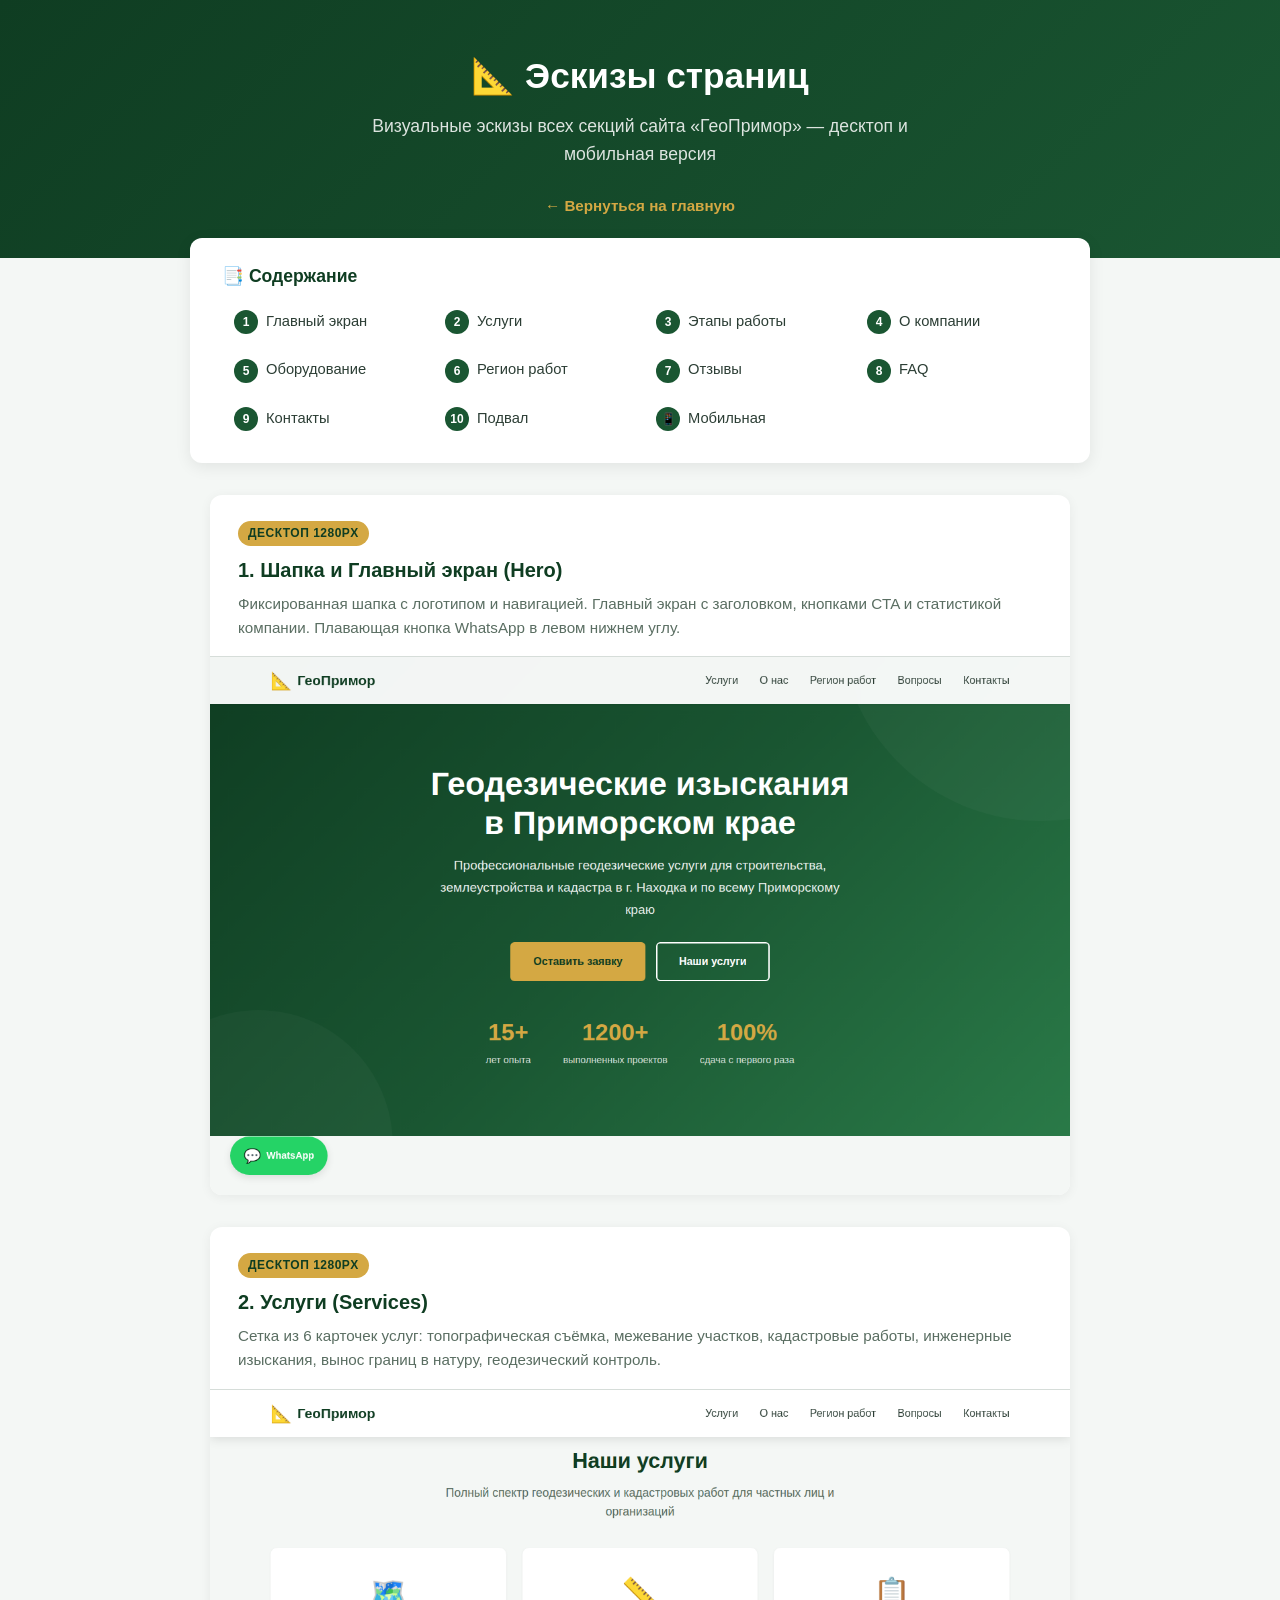
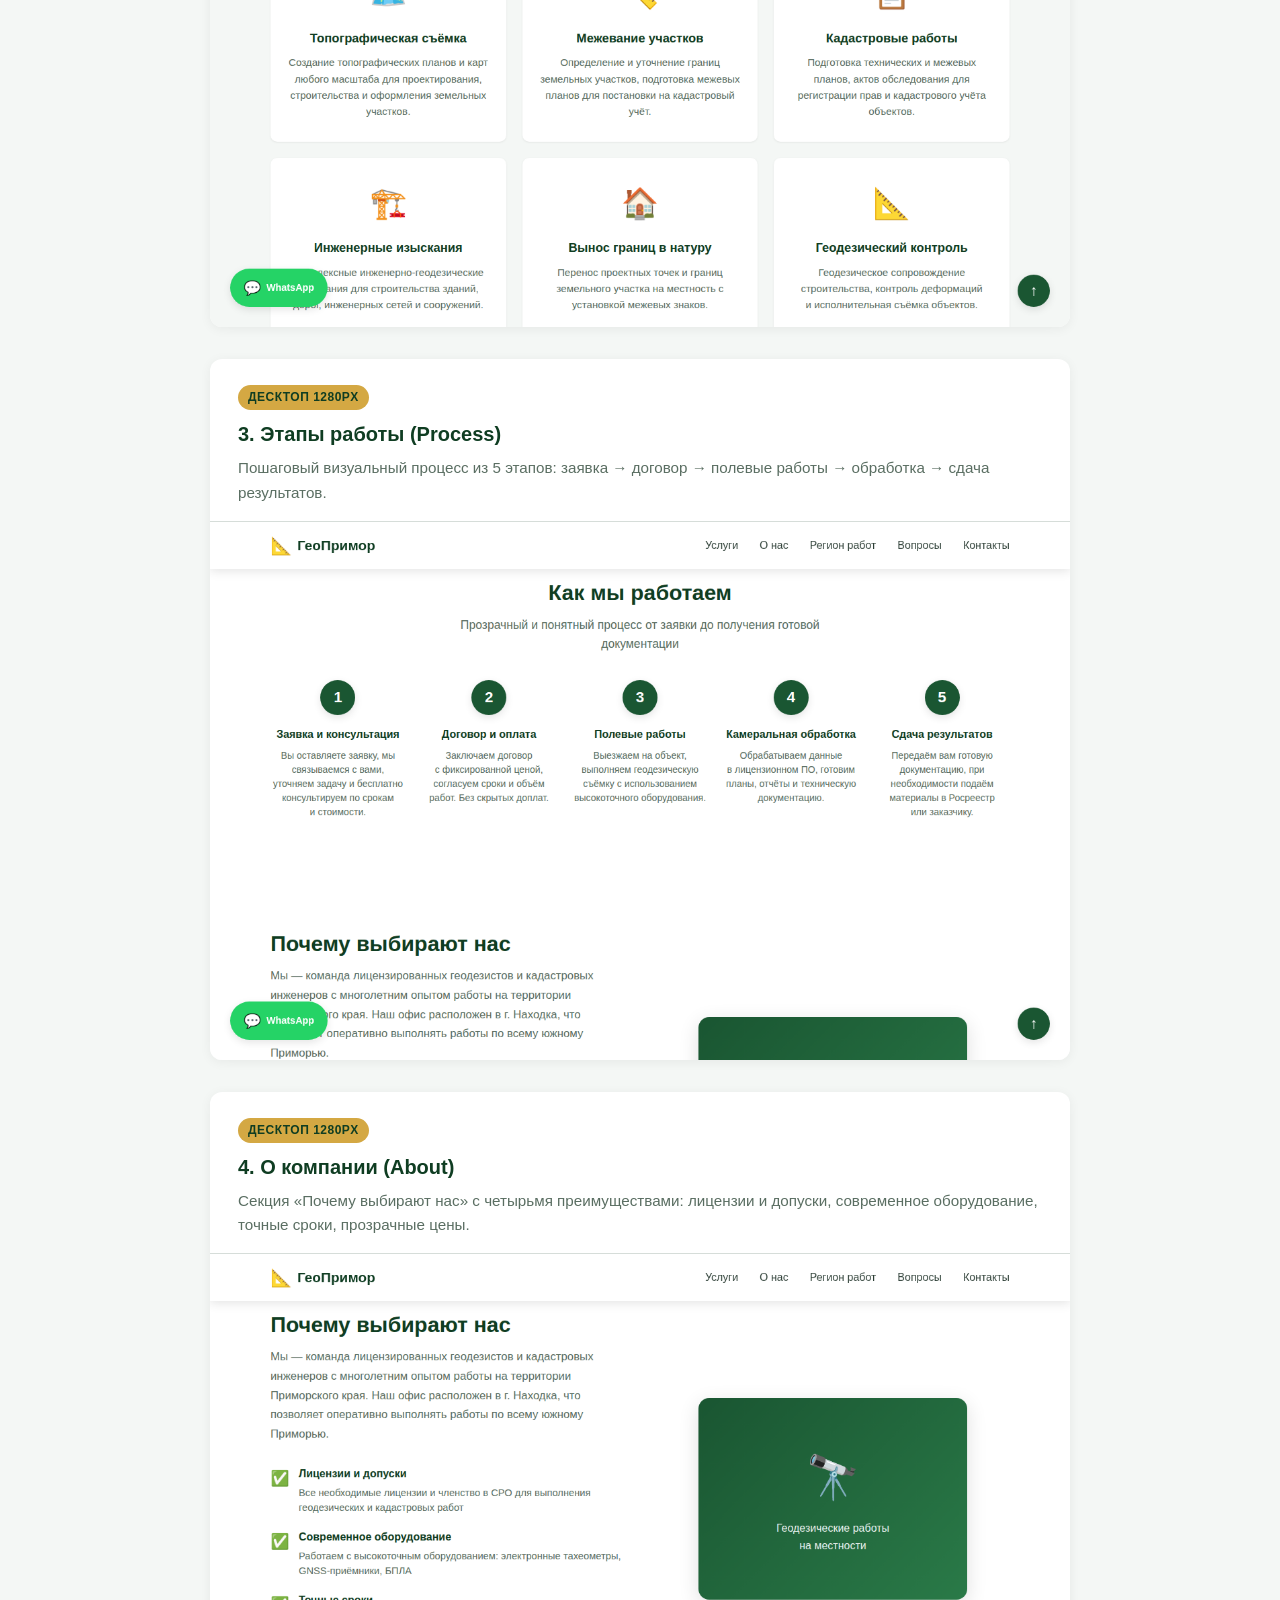
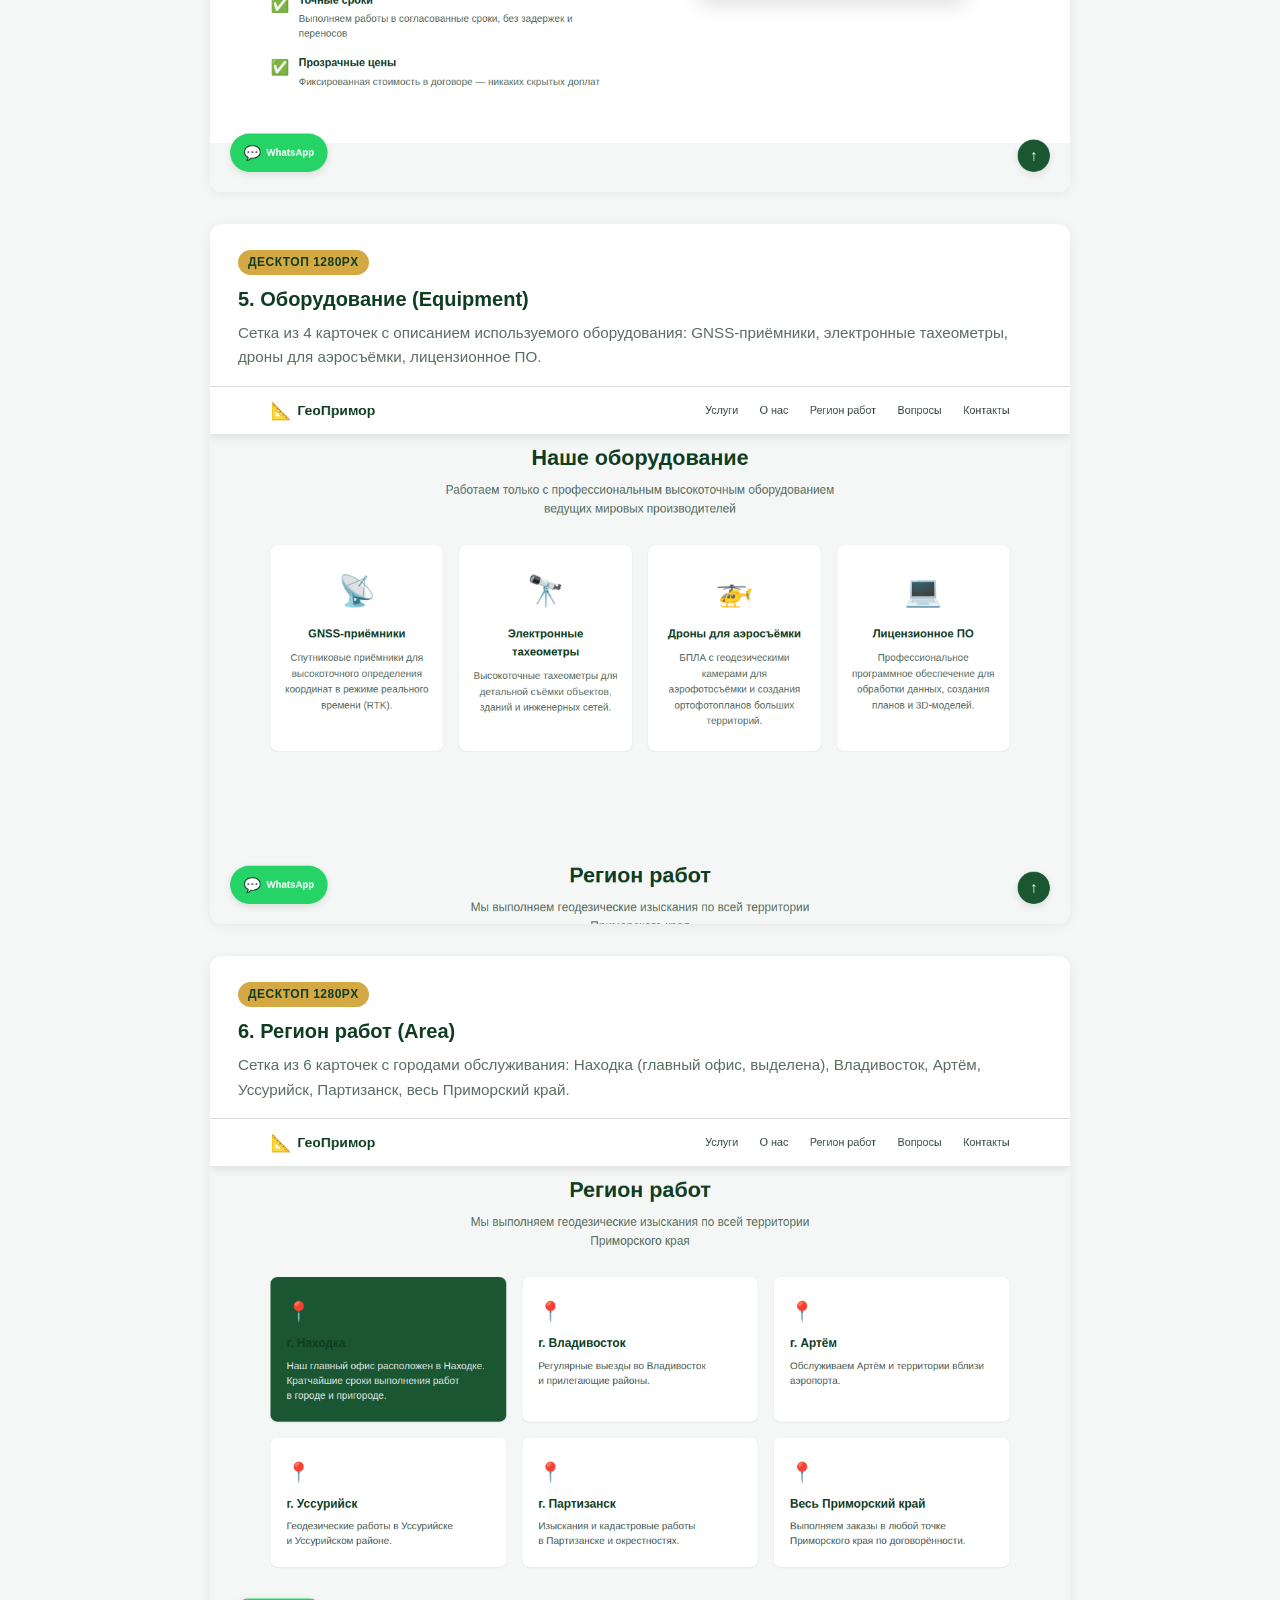
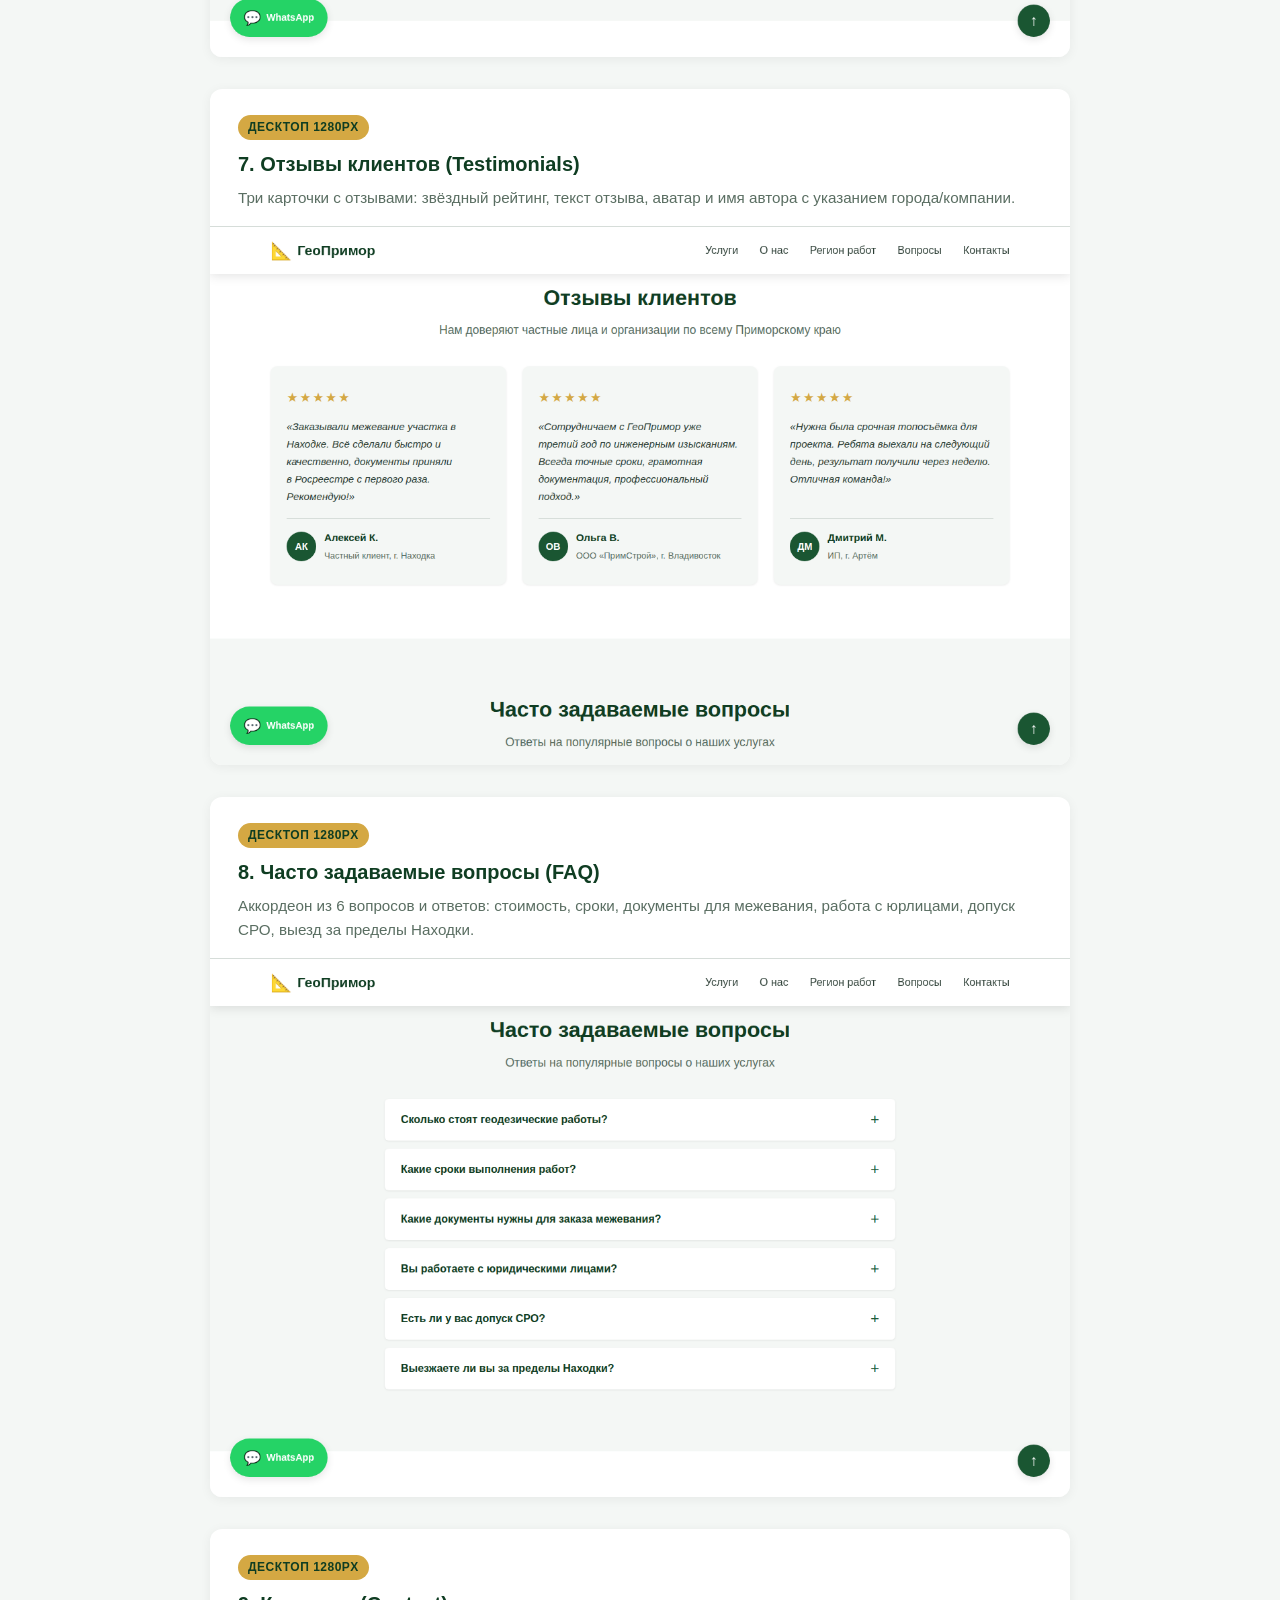
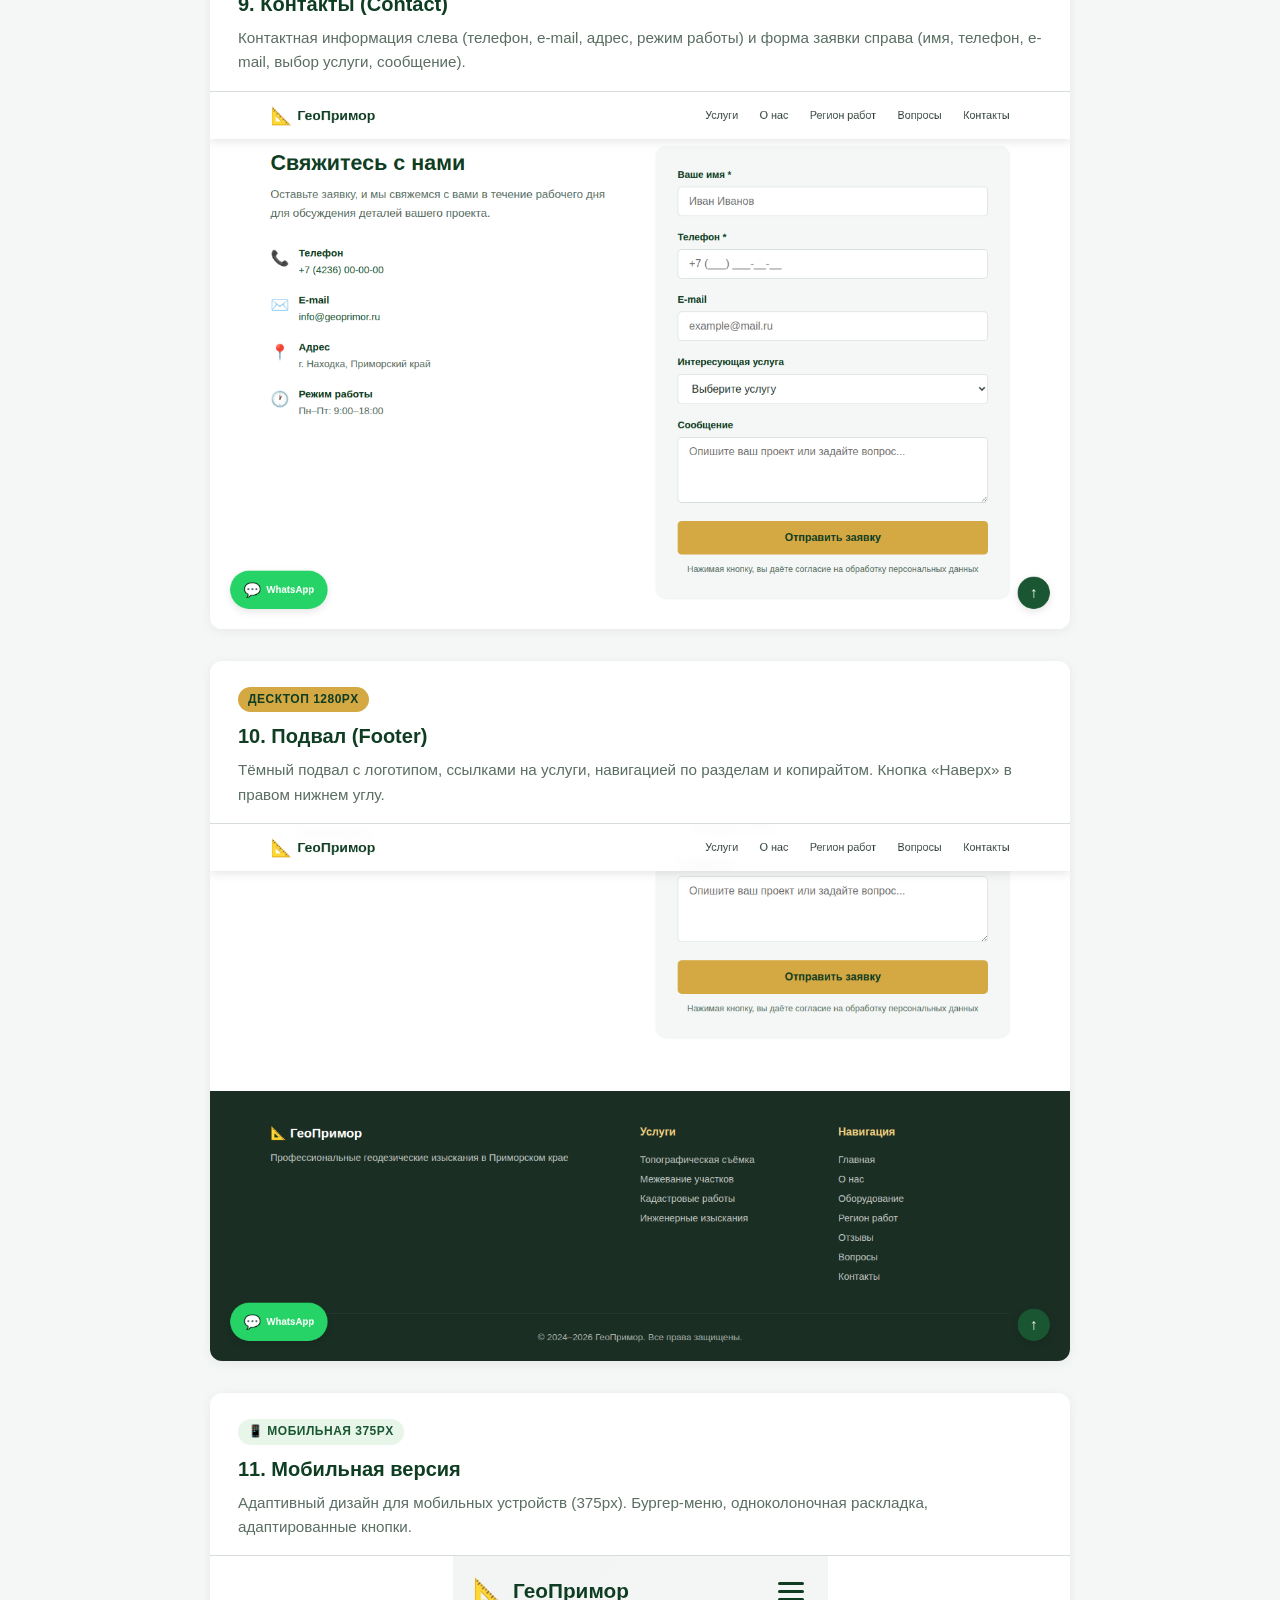
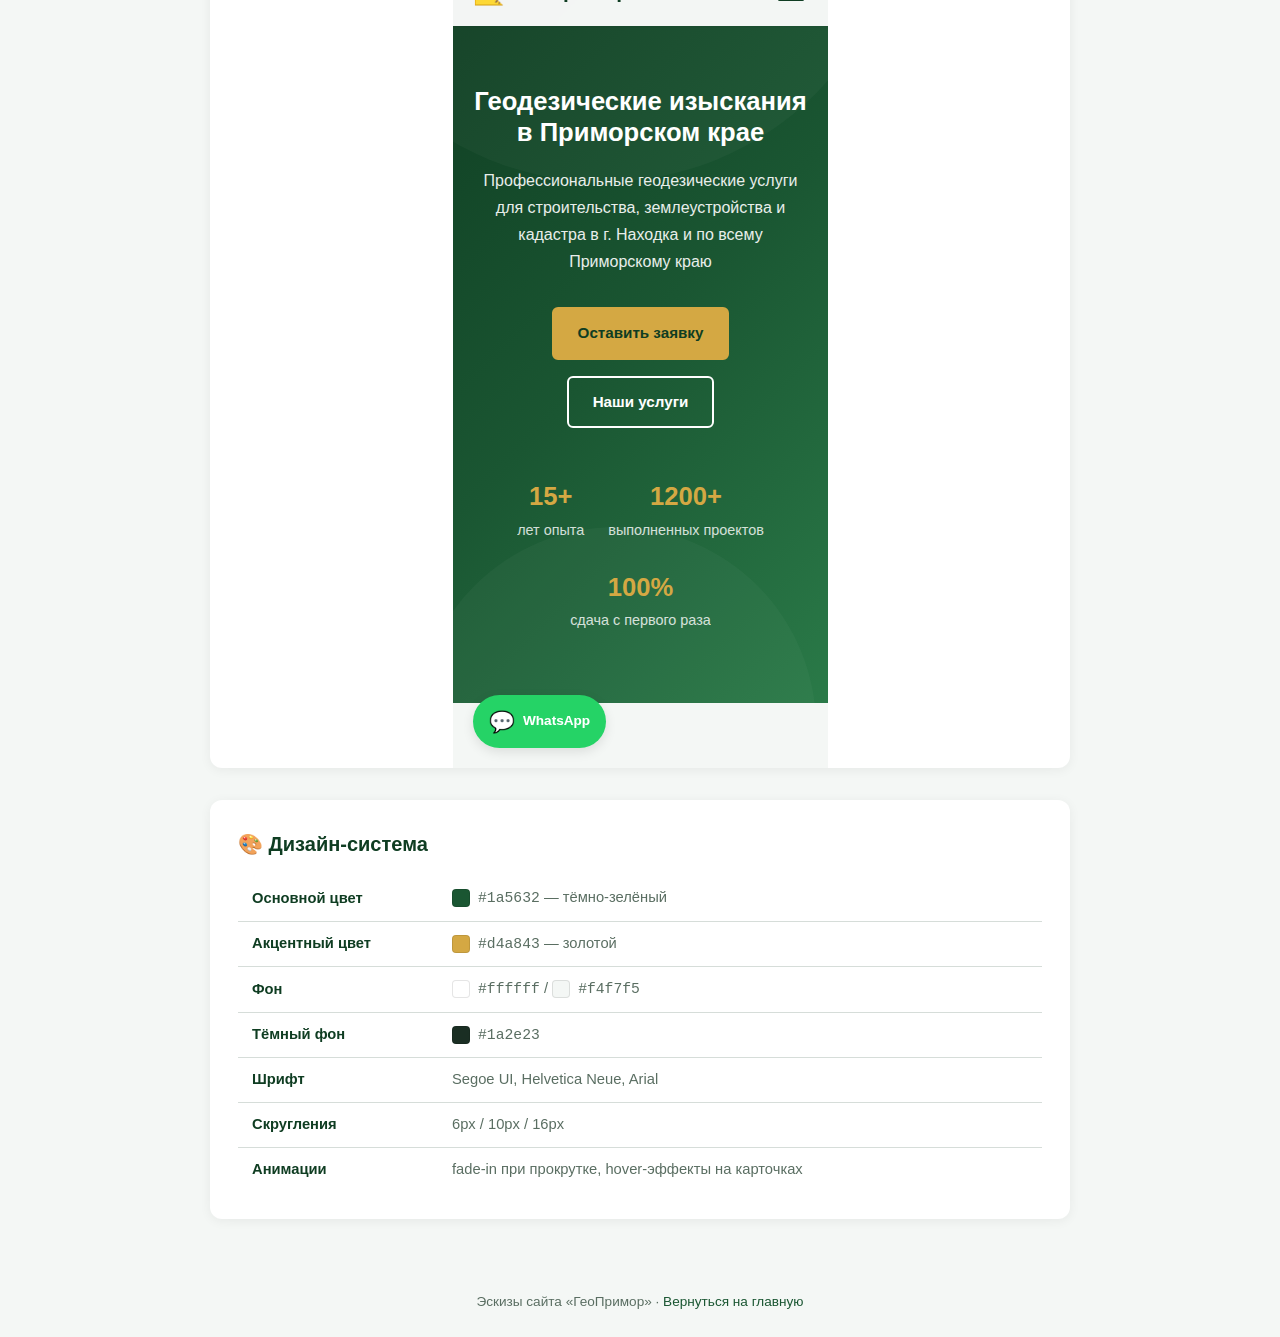
==== sketches.html @ b2ef4856 "Add browsable sketches gallery page (sketches.html) and update README Co-authored-by: bossssmann-ui " ====
<!DOCTYPE html>
<html lang="ru">
<head>
  <meta charset="UTF-8">
  <meta name="viewport" content="width=device-width, initial-scale=1.0">
  <title>Эскизы страниц — ГеоПримор</title>
  <meta name="robots" content="noindex, nofollow">
  <link rel="icon" href="data:image/svg+xml,<svg xmlns='http://www.w3.org/2000/svg' viewBox='0 0 100 100'><text y='.9em' font-size='90'>📐</text></svg>">
  <style>
    *,
    *::before,
    *::after {
      margin: 0;
      padding: 0;
      box-sizing: border-box;
    }

    :root {
      --color-primary: #1a5632;
      --color-primary-dark: #0f3d22;
      --color-accent: #d4a843;
      --color-bg: #ffffff;
      --color-bg-alt: #f4f7f5;
      --color-text: #2c3e35;
      --color-text-light: #5a6e62;
      --color-border: #d6ddd9;
      --font-main: 'Segoe UI', 'Helvetica Neue', Arial, sans-serif;
    }

    html {
      scroll-behavior: smooth;
      font-size: 16px;
    }

    body {
      font-family: var(--font-main);
      color: var(--color-text);
      background: var(--color-bg-alt);
      line-height: 1.6;
    }

    a {
      color: var(--color-primary);
      text-decoration: none;
    }

    a:hover {
      text-decoration: underline;
    }

    /* --- Header --- */
    .page-header {
      background: linear-gradient(135deg, var(--color-primary-dark), var(--color-primary));
      color: #fff;
      padding: 48px 20px 40px;
      text-align: center;
    }

    .page-header h1 {
      font-size: 2.2rem;
      font-weight: 800;
      margin-bottom: 8px;
    }

    .page-header p {
      font-size: 1.1rem;
      opacity: 0.85;
      max-width: 600px;
      margin: 0 auto 24px;
    }

    .back-link {
      display: inline-block;
      color: var(--color-accent);
      font-weight: 600;
      font-size: 0.95rem;
    }

    .back-link:hover {
      color: #fff;
      text-decoration: none;
    }

    /* --- Nav --- */
    .toc {
      max-width: 900px;
      margin: -20px auto 0;
      background: var(--color-bg);
      border-radius: 12px;
      padding: 24px 32px;
      box-shadow: 0 4px 16px rgba(0, 0, 0, 0.08);
      position: relative;
      z-index: 1;
    }

    .toc h2 {
      font-size: 1.1rem;
      font-weight: 700;
      color: var(--color-primary-dark);
      margin-bottom: 12px;
    }

    .toc-grid {
      display: grid;
      grid-template-columns: repeat(auto-fill, minmax(200px, 1fr));
      gap: 8px;
    }

    .toc-grid a {
      display: block;
      padding: 8px 12px;
      border-radius: 6px;
      font-size: 0.92rem;
      color: var(--color-text);
      transition: background 0.2s;
    }

    .toc-grid a:hover {
      background: var(--color-bg-alt);
      text-decoration: none;
      color: var(--color-primary);
    }

    .toc-grid a .num {
      display: inline-block;
      width: 24px;
      height: 24px;
      line-height: 24px;
      text-align: center;
      border-radius: 50%;
      background: var(--color-primary);
      color: #fff;
      font-size: 0.75rem;
      font-weight: 700;
      margin-right: 8px;
      vertical-align: middle;
    }

    /* --- Section --- */
    .sketch-section {
      max-width: 900px;
      margin: 32px auto;
      padding: 0 20px;
    }

    .sketch-card {
      background: var(--color-bg);
      border-radius: 12px;
      overflow: hidden;
      box-shadow: 0 2px 12px rgba(0, 0, 0, 0.06);
      margin-bottom: 32px;
      scroll-margin-top: 24px;
    }

    .sketch-card__header {
      padding: 24px 28px 16px;
      border-bottom: 1px solid var(--color-border);
    }

    .sketch-card__header h3 {
      font-size: 1.25rem;
      font-weight: 700;
      color: var(--color-primary-dark);
      margin-bottom: 6px;
    }

    .sketch-card__header p {
      font-size: 0.95rem;
      color: var(--color-text-light);
      line-height: 1.6;
    }

    .sketch-card__image {
      display: block;
      width: 100%;
      cursor: zoom-in;
      transition: transform 0.3s ease;
    }

    .sketch-card__image:hover {
      transform: scale(1.01);
    }

    .sketch-card__badge {
      display: inline-block;
      background: var(--color-accent);
      color: var(--color-primary-dark);
      font-size: 0.75rem;
      font-weight: 700;
      padding: 3px 10px;
      border-radius: 20px;
      margin-bottom: 8px;
      text-transform: uppercase;
      letter-spacing: 0.5px;
    }

    .sketch-card__badge--mobile {
      background: #e8f5e9;
      color: var(--color-primary);
    }

    .sketch-card__image--mobile {
      max-width: 375px;
      margin: 0 auto;
      display: block;
    }

    /* --- Design system table --- */
    .design-table {
      max-width: 900px;
      margin: 32px auto 48px;
      padding: 0 20px;
    }

    .design-table__card {
      background: var(--color-bg);
      border-radius: 12px;
      padding: 28px;
      box-shadow: 0 2px 12px rgba(0, 0, 0, 0.06);
    }

    .design-table__card h2 {
      font-size: 1.25rem;
      font-weight: 700;
      color: var(--color-primary-dark);
      margin-bottom: 16px;
    }

    .design-table__card table {
      width: 100%;
      border-collapse: collapse;
    }

    .design-table__card th,
    .design-table__card td {
      padding: 10px 14px;
      text-align: left;
      font-size: 0.92rem;
      border-bottom: 1px solid var(--color-border);
    }

    .design-table__card th {
      font-weight: 600;
      color: var(--color-primary-dark);
      width: 200px;
    }

    .design-table__card td {
      color: var(--color-text-light);
    }

    .design-table__card tr:last-child th,
    .design-table__card tr:last-child td {
      border-bottom: none;
    }

    .color-swatch {
      display: inline-block;
      width: 18px;
      height: 18px;
      border-radius: 4px;
      vertical-align: middle;
      margin-right: 8px;
      border: 1px solid rgba(0, 0, 0, 0.1);
    }

    /* --- Footer --- */
    .page-footer {
      text-align: center;
      padding: 24px;
      font-size: 0.85rem;
      color: var(--color-text-light);
    }

    /* --- Lightbox --- */
    .lightbox {
      display: none;
      position: fixed;
      inset: 0;
      background: rgba(0, 0, 0, 0.85);
      z-index: 9999;
      justify-content: center;
      align-items: center;
      cursor: zoom-out;
    }

    .lightbox.active {
      display: flex;
    }

    .lightbox img {
      max-width: 95vw;
      max-height: 95vh;
      border-radius: 8px;
      box-shadow: 0 8px 40px rgba(0, 0, 0, 0.4);
    }

    /* --- Responsive --- */
    @media (max-width: 600px) {
      .page-header h1 {
        font-size: 1.6rem;
      }

      .toc {
        padding: 16px 20px;
      }

      .toc-grid {
        grid-template-columns: 1fr;
      }

      .sketch-card__header {
        padding: 20px 20px 14px;
      }

      .design-table__card {
        padding: 20px;
        overflow-x: auto;
      }

      .design-table__card th {
        width: 140px;
      }
    }
  </style>
</head>
<body>

  <!-- Header -->
  <header class="page-header">
    <h1>📐 Эскизы страниц</h1>
    <p>Визуальные эскизы всех секций сайта «ГеоПримор» — десктоп и мобильная версия</p>
    <a href="index.html" class="back-link">← Вернуться на главную</a>
  </header>

  <!-- Table of Contents -->
  <nav class="toc">
    <h2>📑 Содержание</h2>
    <div class="toc-grid">
      <a href="#hero"><span class="num">1</span>Главный экран</a>
      <a href="#services"><span class="num">2</span>Услуги</a>
      <a href="#process"><span class="num">3</span>Этапы работы</a>
      <a href="#about"><span class="num">4</span>О компании</a>
      <a href="#equipment"><span class="num">5</span>Оборудование</a>
      <a href="#area"><span class="num">6</span>Регион работ</a>
      <a href="#testimonials"><span class="num">7</span>Отзывы</a>
      <a href="#faq"><span class="num">8</span>FAQ</a>
      <a href="#contact"><span class="num">9</span>Контакты</a>
      <a href="#footer"><span class="num">10</span>Подвал</a>
      <a href="#mobile"><span class="num">📱</span>Мобильная</a>
    </div>
  </nav>

  <!-- Sections -->
  <main class="sketch-section">

    <!-- 1. Hero -->
    <article class="sketch-card" id="hero">
      <div class="sketch-card__header">
        <span class="sketch-card__badge">Десктоп 1280px</span>
        <h3>1. Шапка и Главный экран (Hero)</h3>
        <p>Фиксированная шапка с логотипом и навигацией. Главный экран с заголовком, кнопками CTA и статистикой компании. Плавающая кнопка WhatsApp в левом нижнем углу.</p>
      </div>
      <img class="sketch-card__image" src="screenshots/01-hero.png" alt="Шапка и главный экран" loading="lazy">
    </article>

    <!-- 2. Services -->
    <article class="sketch-card" id="services">
      <div class="sketch-card__header">
        <span class="sketch-card__badge">Десктоп 1280px</span>
        <h3>2. Услуги (Services)</h3>
        <p>Сетка из 6 карточек услуг: топографическая съёмка, межевание участков, кадастровые работы, инженерные изыскания, вынос границ в натуру, геодезический контроль.</p>
      </div>
      <img class="sketch-card__image" src="screenshots/02-services.png" alt="Услуги" loading="lazy">
    </article>

    <!-- 3. Process -->
    <article class="sketch-card" id="process">
      <div class="sketch-card__header">
        <span class="sketch-card__badge">Десктоп 1280px</span>
        <h3>3. Этапы работы (Process)</h3>
        <p>Пошаговый визуальный процесс из 5 этапов: заявка → договор → полевые работы → обработка → сдача результатов.</p>
      </div>
      <img class="sketch-card__image" src="screenshots/03-process.png" alt="Этапы работы" loading="lazy">
    </article>

    <!-- 4. About -->
    <article class="sketch-card" id="about">
      <div class="sketch-card__header">
        <span class="sketch-card__badge">Десктоп 1280px</span>
        <h3>4. О компании (About)</h3>
        <p>Секция «Почему выбирают нас» с четырьмя преимуществами: лицензии и допуски, современное оборудование, точные сроки, прозрачные цены.</p>
      </div>
      <img class="sketch-card__image" src="screenshots/04-about.png" alt="О компании" loading="lazy">
    </article>

    <!-- 5. Equipment -->
    <article class="sketch-card" id="equipment">
      <div class="sketch-card__header">
        <span class="sketch-card__badge">Десктоп 1280px</span>
        <h3>5. Оборудование (Equipment)</h3>
        <p>Сетка из 4 карточек с описанием используемого оборудования: GNSS-приёмники, электронные тахеометры, дроны для аэросъёмки, лицензионное ПО.</p>
      </div>
      <img class="sketch-card__image" src="screenshots/05-equipment.png" alt="Оборудование" loading="lazy">
    </article>

    <!-- 6. Area -->
    <article class="sketch-card" id="area">
      <div class="sketch-card__header">
        <span class="sketch-card__badge">Десктоп 1280px</span>
        <h3>6. Регион работ (Area)</h3>
        <p>Сетка из 6 карточек с городами обслуживания: Находка (главный офис, выделена), Владивосток, Артём, Уссурийск, Партизанск, весь Приморский край.</p>
      </div>
      <img class="sketch-card__image" src="screenshots/06-area.png" alt="Регион работ" loading="lazy">
    </article>

    <!-- 7. Testimonials -->
    <article class="sketch-card" id="testimonials">
      <div class="sketch-card__header">
        <span class="sketch-card__badge">Десктоп 1280px</span>
        <h3>7. Отзывы клиентов (Testimonials)</h3>
        <p>Три карточки с отзывами: звёздный рейтинг, текст отзыва, аватар и имя автора с указанием города/компании.</p>
      </div>
      <img class="sketch-card__image" src="screenshots/07-testimonials.png" alt="Отзывы клиентов" loading="lazy">
    </article>

    <!-- 8. FAQ -->
    <article class="sketch-card" id="faq">
      <div class="sketch-card__header">
        <span class="sketch-card__badge">Десктоп 1280px</span>
        <h3>8. Часто задаваемые вопросы (FAQ)</h3>
        <p>Аккордеон из 6 вопросов и ответов: стоимость, сроки, документы для межевания, работа с юрлицами, допуск СРО, выезд за пределы Находки.</p>
      </div>
      <img class="sketch-card__image" src="screenshots/08-faq.png" alt="FAQ" loading="lazy">
    </article>

    <!-- 9. Contact -->
    <article class="sketch-card" id="contact">
      <div class="sketch-card__header">
        <span class="sketch-card__badge">Десктоп 1280px</span>
        <h3>9. Контакты (Contact)</h3>
        <p>Контактная информация слева (телефон, e-mail, адрес, режим работы) и форма заявки справа (имя, телефон, e-mail, выбор услуги, сообщение).</p>
      </div>
      <img class="sketch-card__image" src="screenshots/09-contact.png" alt="Контакты" loading="lazy">
    </article>

    <!-- 10. Footer -->
    <article class="sketch-card" id="footer">
      <div class="sketch-card__header">
        <span class="sketch-card__badge">Десктоп 1280px</span>
        <h3>10. Подвал (Footer)</h3>
        <p>Тёмный подвал с логотипом, ссылками на услуги, навигацией по разделам и копирайтом. Кнопка «Наверх» в правом нижнем углу.</p>
      </div>
      <img class="sketch-card__image" src="screenshots/10-footer.png" alt="Подвал" loading="lazy">
    </article>

    <!-- 11. Mobile -->
    <article class="sketch-card" id="mobile">
      <div class="sketch-card__header">
        <span class="sketch-card__badge sketch-card__badge--mobile">📱 Мобильная 375px</span>
        <h3>11. Мобильная версия</h3>
        <p>Адаптивный дизайн для мобильных устройств (375px). Бургер-меню, одноколоночная раскладка, адаптированные кнопки.</p>
      </div>
      <img class="sketch-card__image sketch-card__image--mobile" src="screenshots/11-mobile-hero.png" alt="Мобильная версия" loading="lazy">
    </article>

  </main>

  <!-- Design System -->
  <div class="design-table">
    <div class="design-table__card">
      <h2>🎨 Дизайн-система</h2>
      <table>
        <tr>
          <th>Основной цвет</th>
          <td><span class="color-swatch" style="background:#1a5632"></span><code>#1a5632</code> — тёмно-зелёный</td>
        </tr>
        <tr>
          <th>Акцентный цвет</th>
          <td><span class="color-swatch" style="background:#d4a843"></span><code>#d4a843</code> — золотой</td>
        </tr>
        <tr>
          <th>Фон</th>
          <td><span class="color-swatch" style="background:#ffffff"></span><code>#ffffff</code> / <span class="color-swatch" style="background:#f4f7f5"></span><code>#f4f7f5</code></td>
        </tr>
        <tr>
          <th>Тёмный фон</th>
          <td><span class="color-swatch" style="background:#1a2e23"></span><code>#1a2e23</code></td>
        </tr>
        <tr>
          <th>Шрифт</th>
          <td>Segoe UI, Helvetica Neue, Arial</td>
        </tr>
        <tr>
          <th>Скругления</th>
          <td>6px / 10px / 16px</td>
        </tr>
        <tr>
          <th>Анимации</th>
          <td>fade-in при прокрутке, hover-эффекты на карточках</td>
        </tr>
      </table>
    </div>
  </div>

  <!-- Footer -->
  <footer class="page-footer">
    <p>Эскизы сайта «ГеоПримор» · <a href="index.html">Вернуться на главную</a></p>
  </footer>

  <!-- Lightbox -->
  <div class="lightbox" id="lightbox">
    <img src="" alt="Увеличенный эскиз">
  </div>

  <script>
    // Lightbox functionality
    var lightbox = document.getElementById('lightbox');
    var lightboxImg = lightbox.querySelector('img');
    var lastFocusedElement = null;

    document.querySelectorAll('.sketch-card__image').forEach(function (img) {
      img.addEventListener('click', function () {
        lastFocusedElement = img;
        lightboxImg.src = img.src;
        lightboxImg.alt = img.alt;
        lightbox.classList.add('active');
      });
    });

    function closeLightbox() {
      lightbox.classList.remove('active');
      lightboxImg.src = '';
      if (lastFocusedElement) {
        lastFocusedElement.focus();
        lastFocusedElement = null;
      }
    }

    lightbox.addEventListener('click', closeLightbox);

    document.addEventListener('keydown', function (e) {
      if (e.key === 'Escape' && lightbox.classList.contains('active')) {
        closeLightbox();
      }
    });
  </script>
</body>
</html>
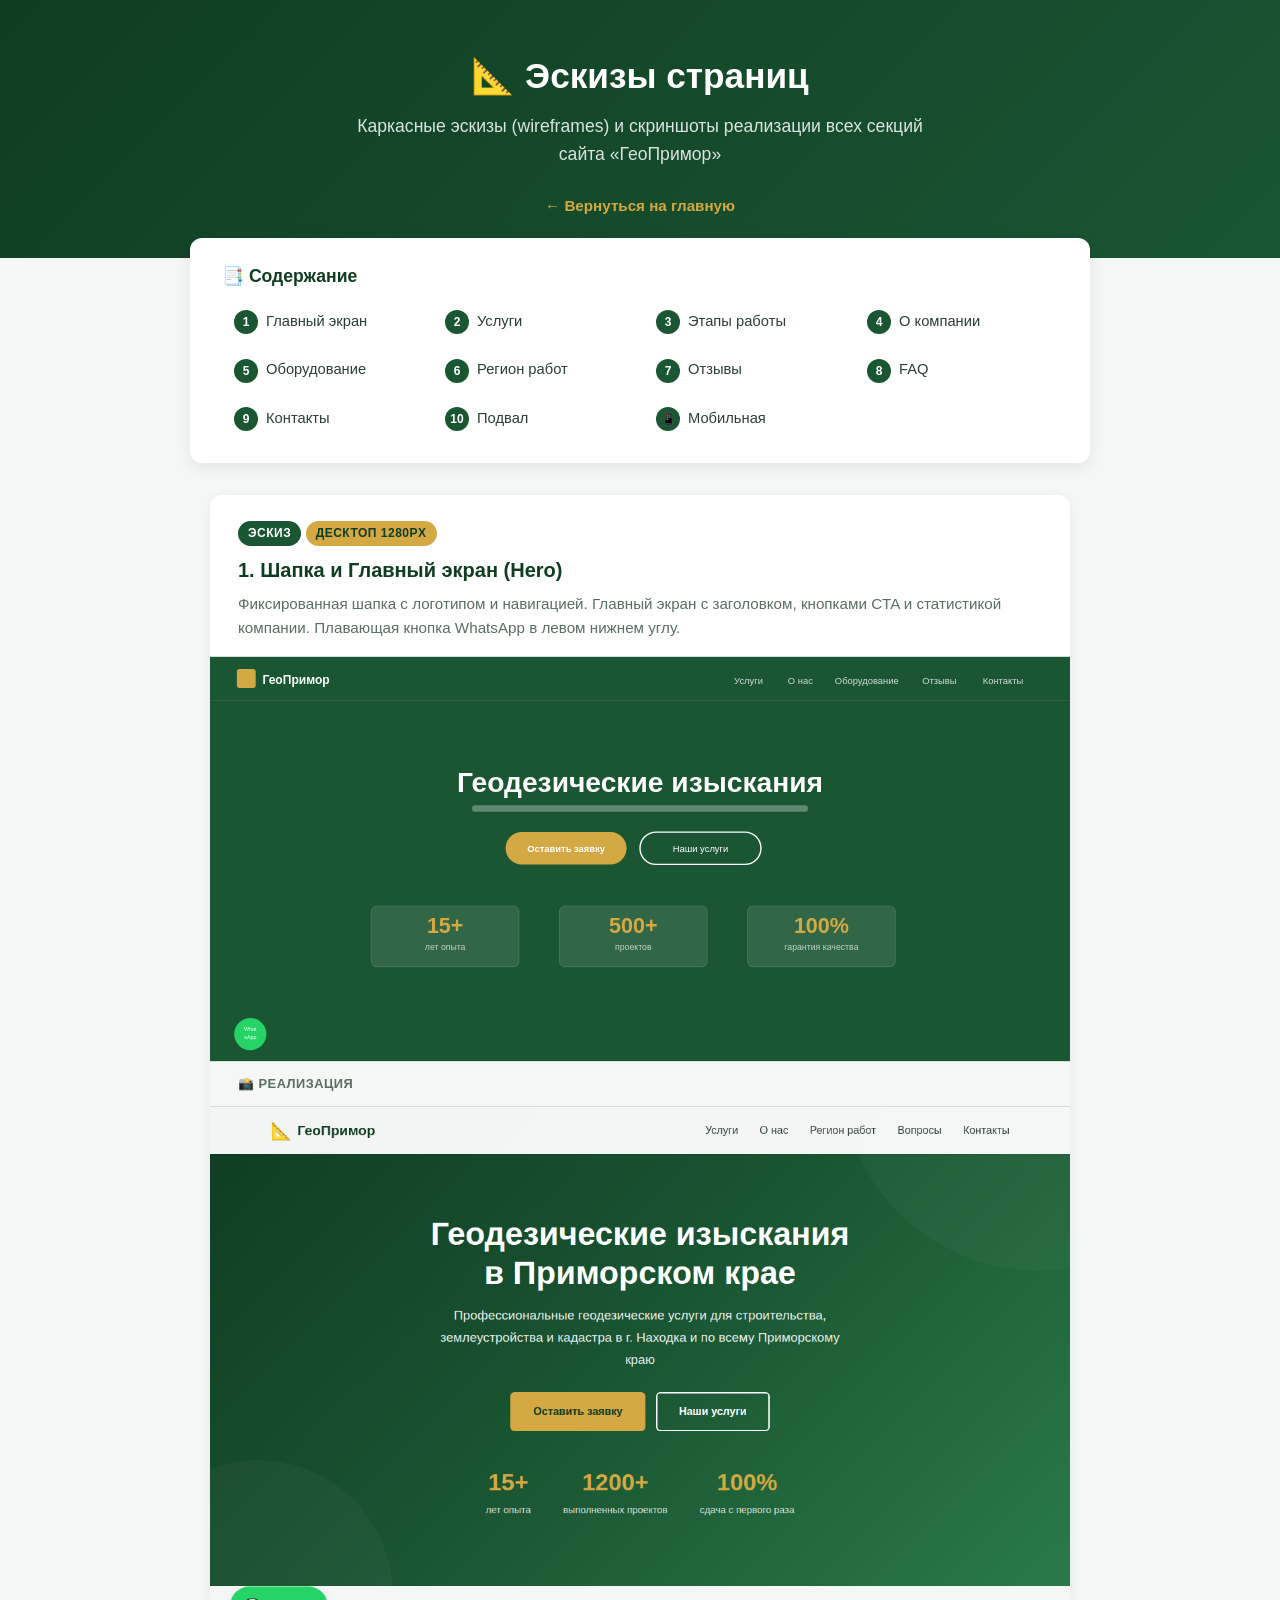
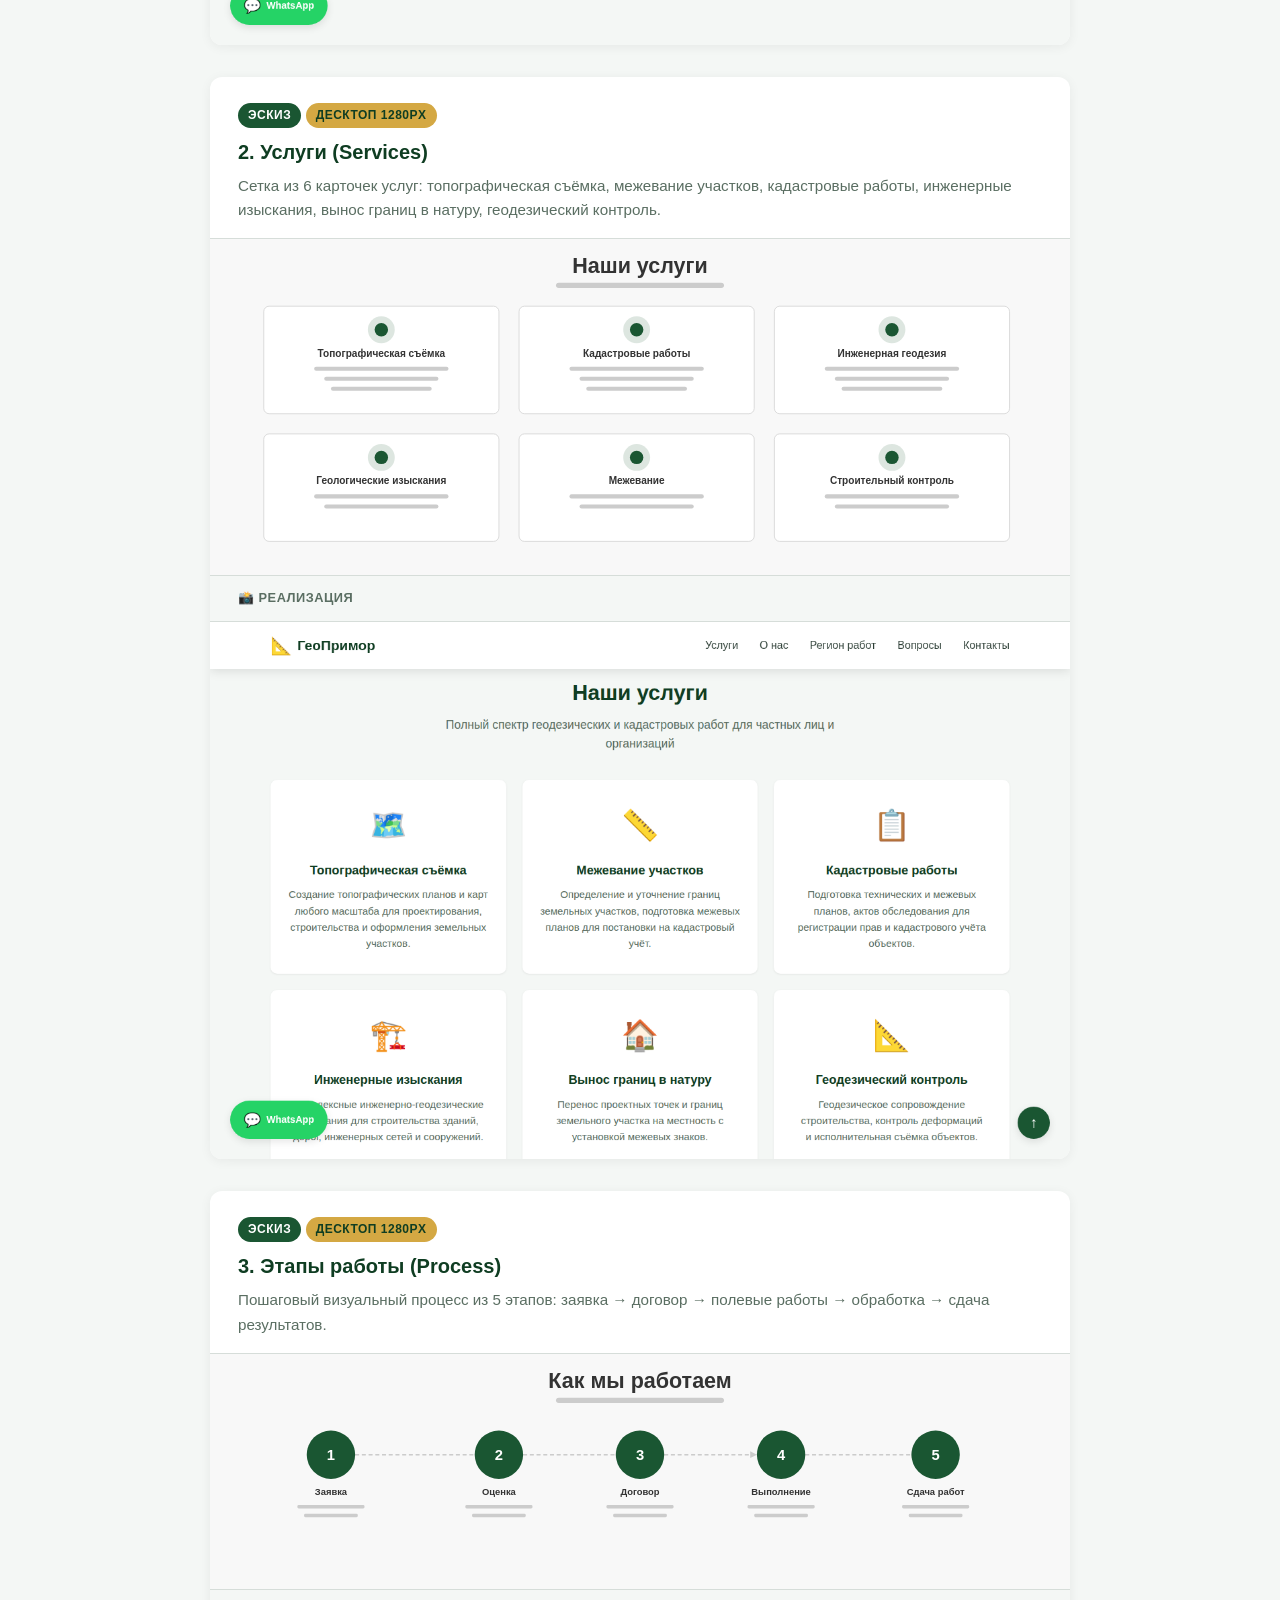
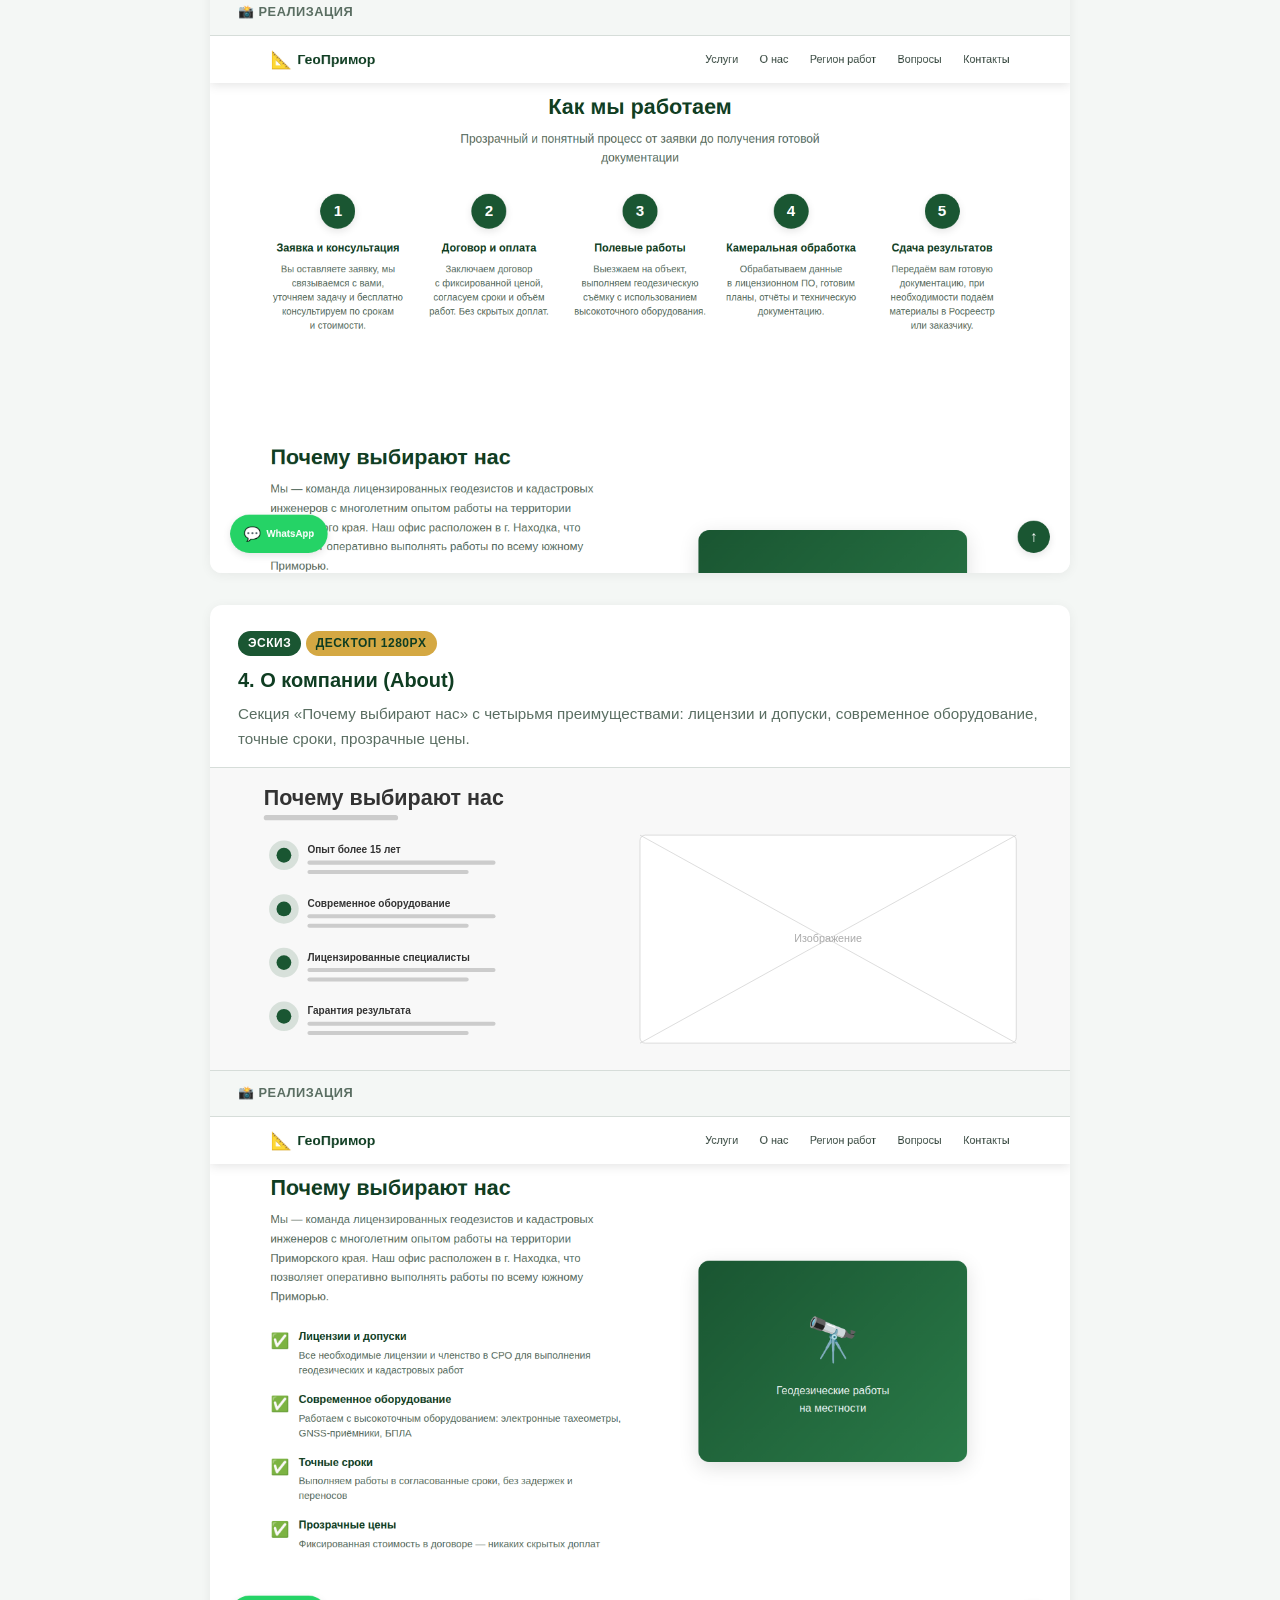
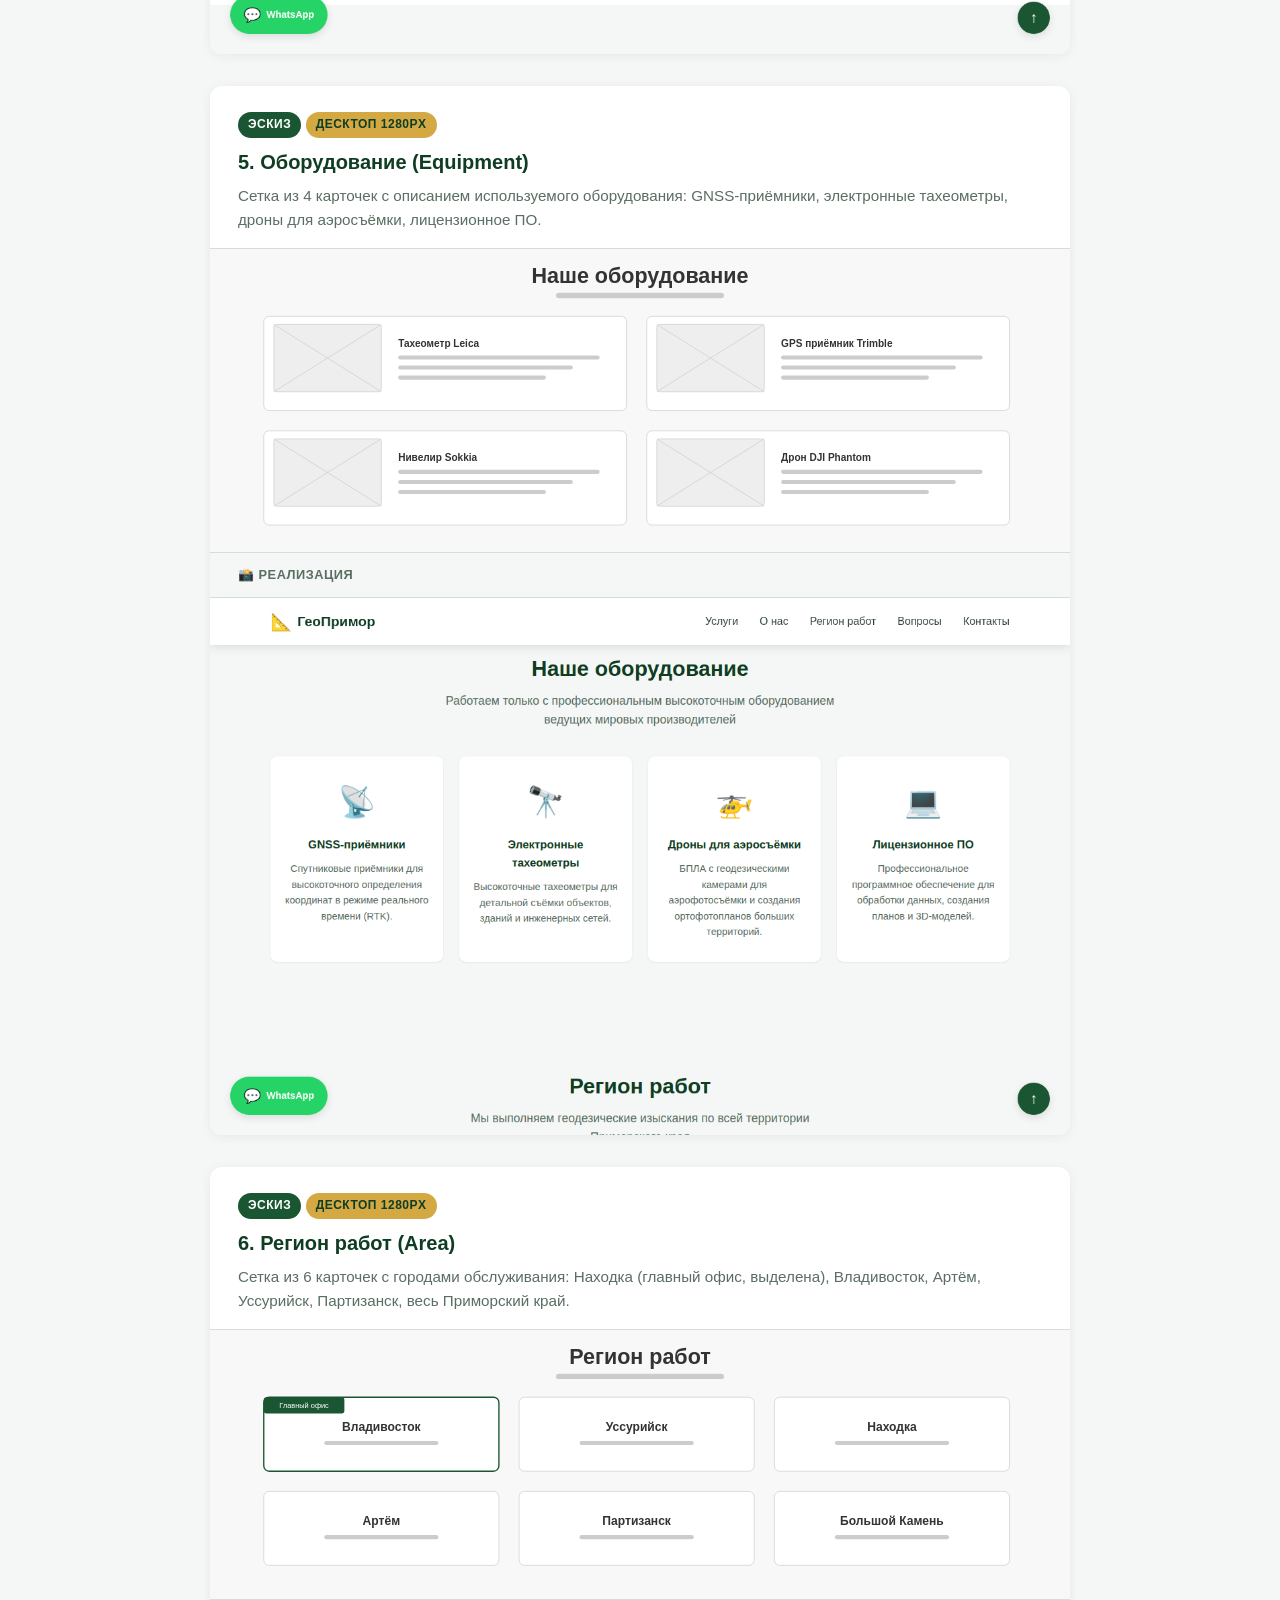
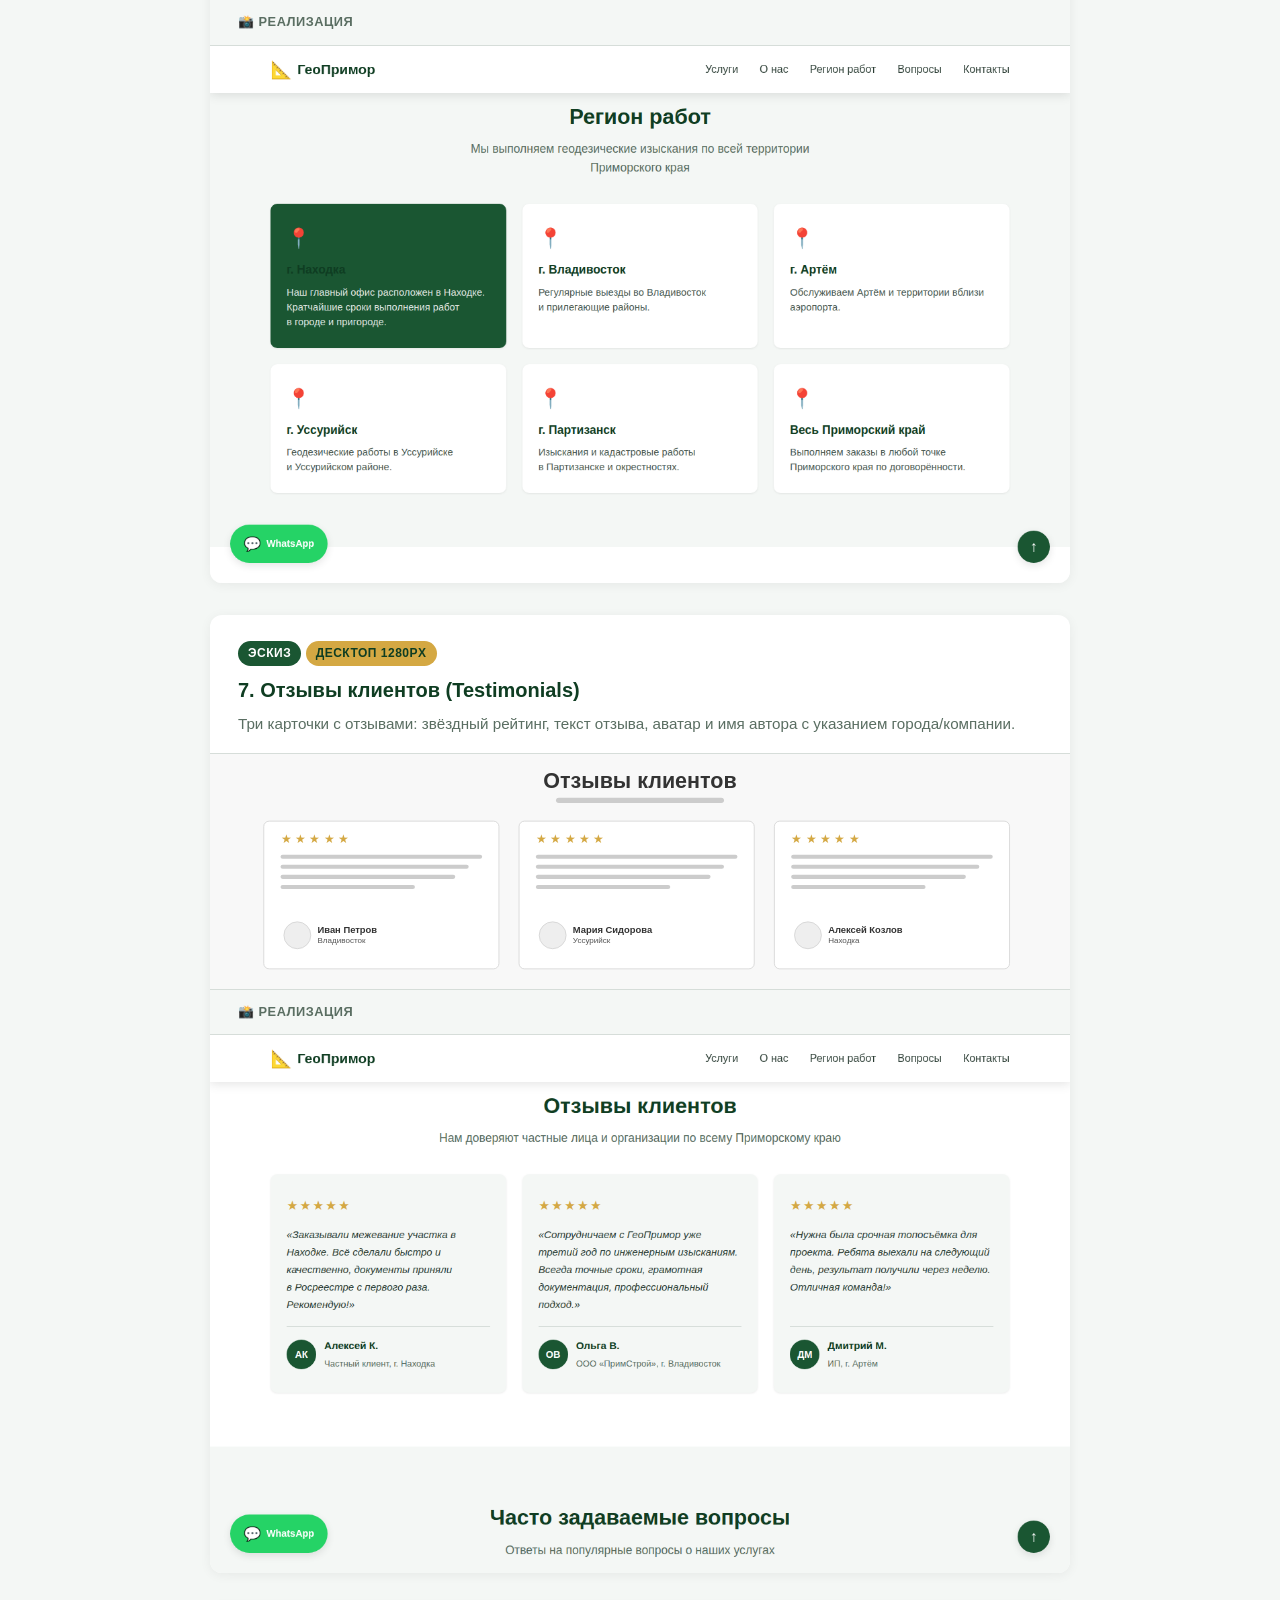
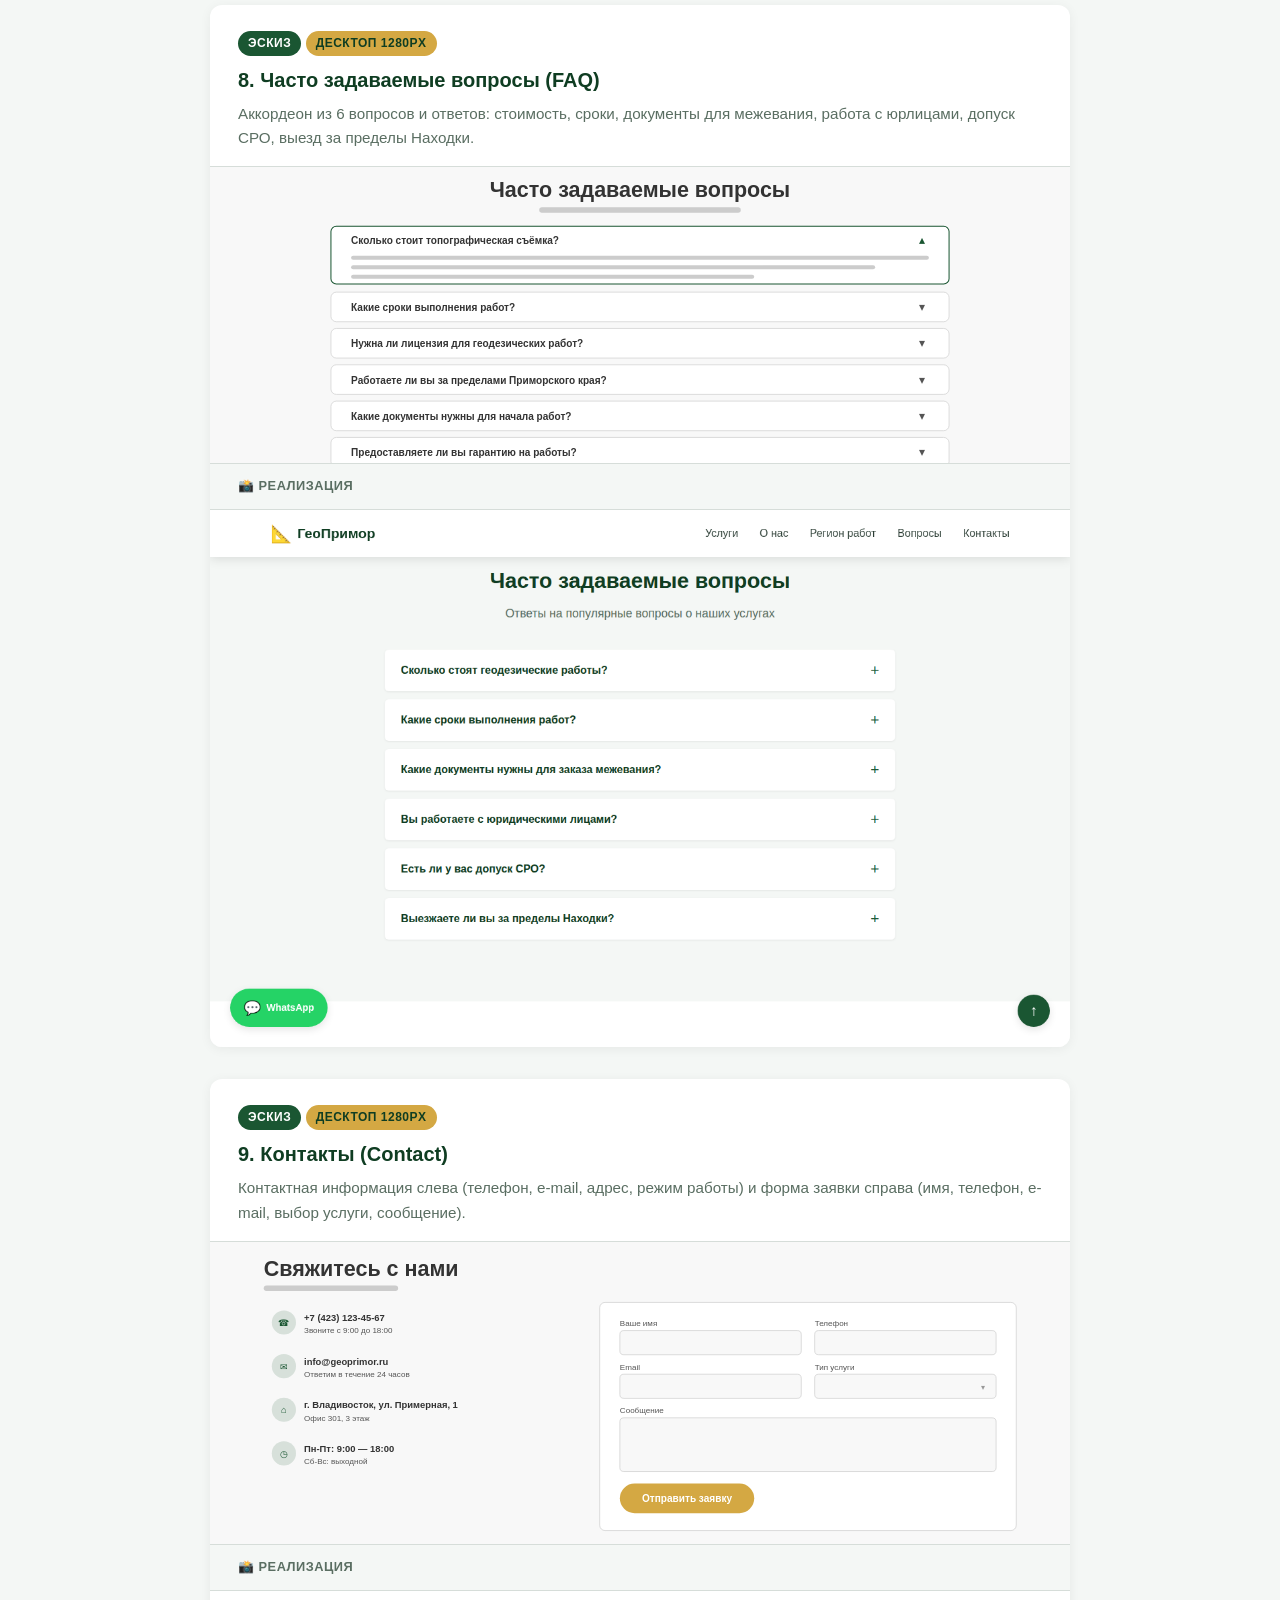
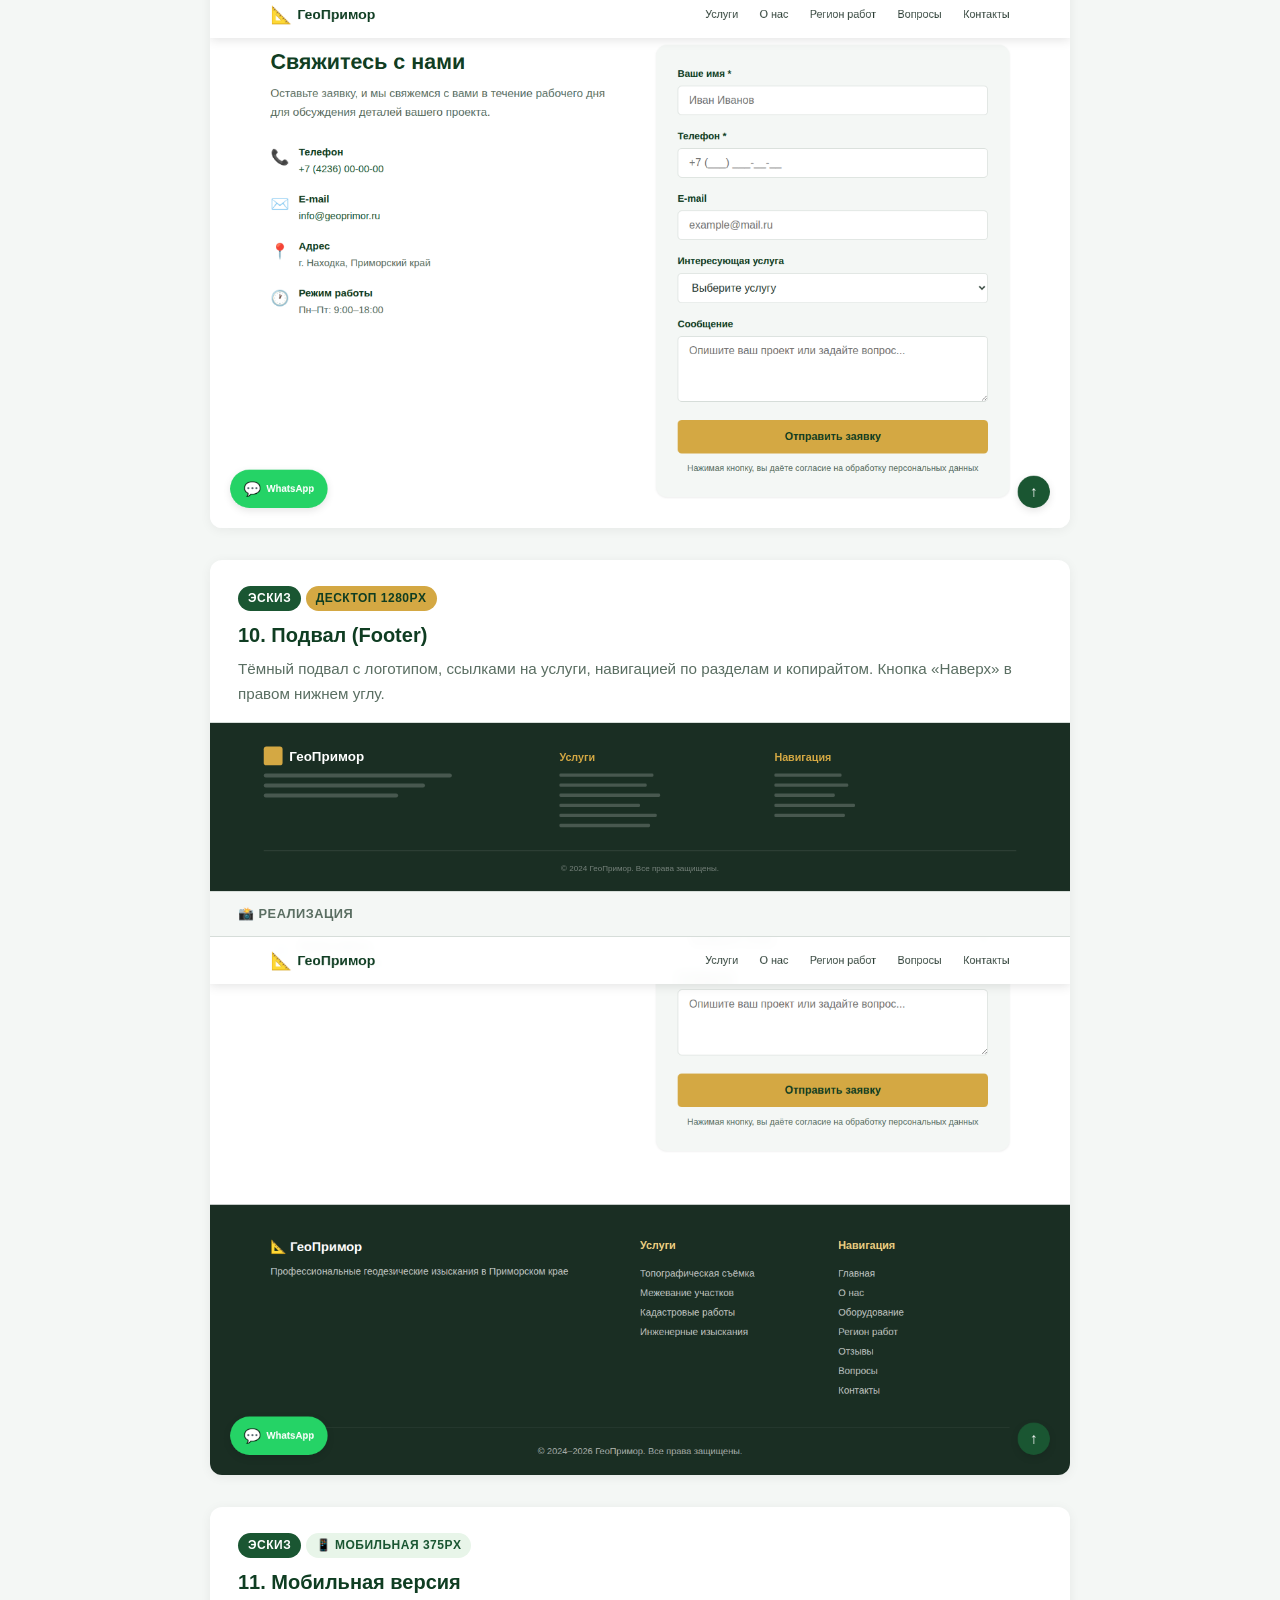
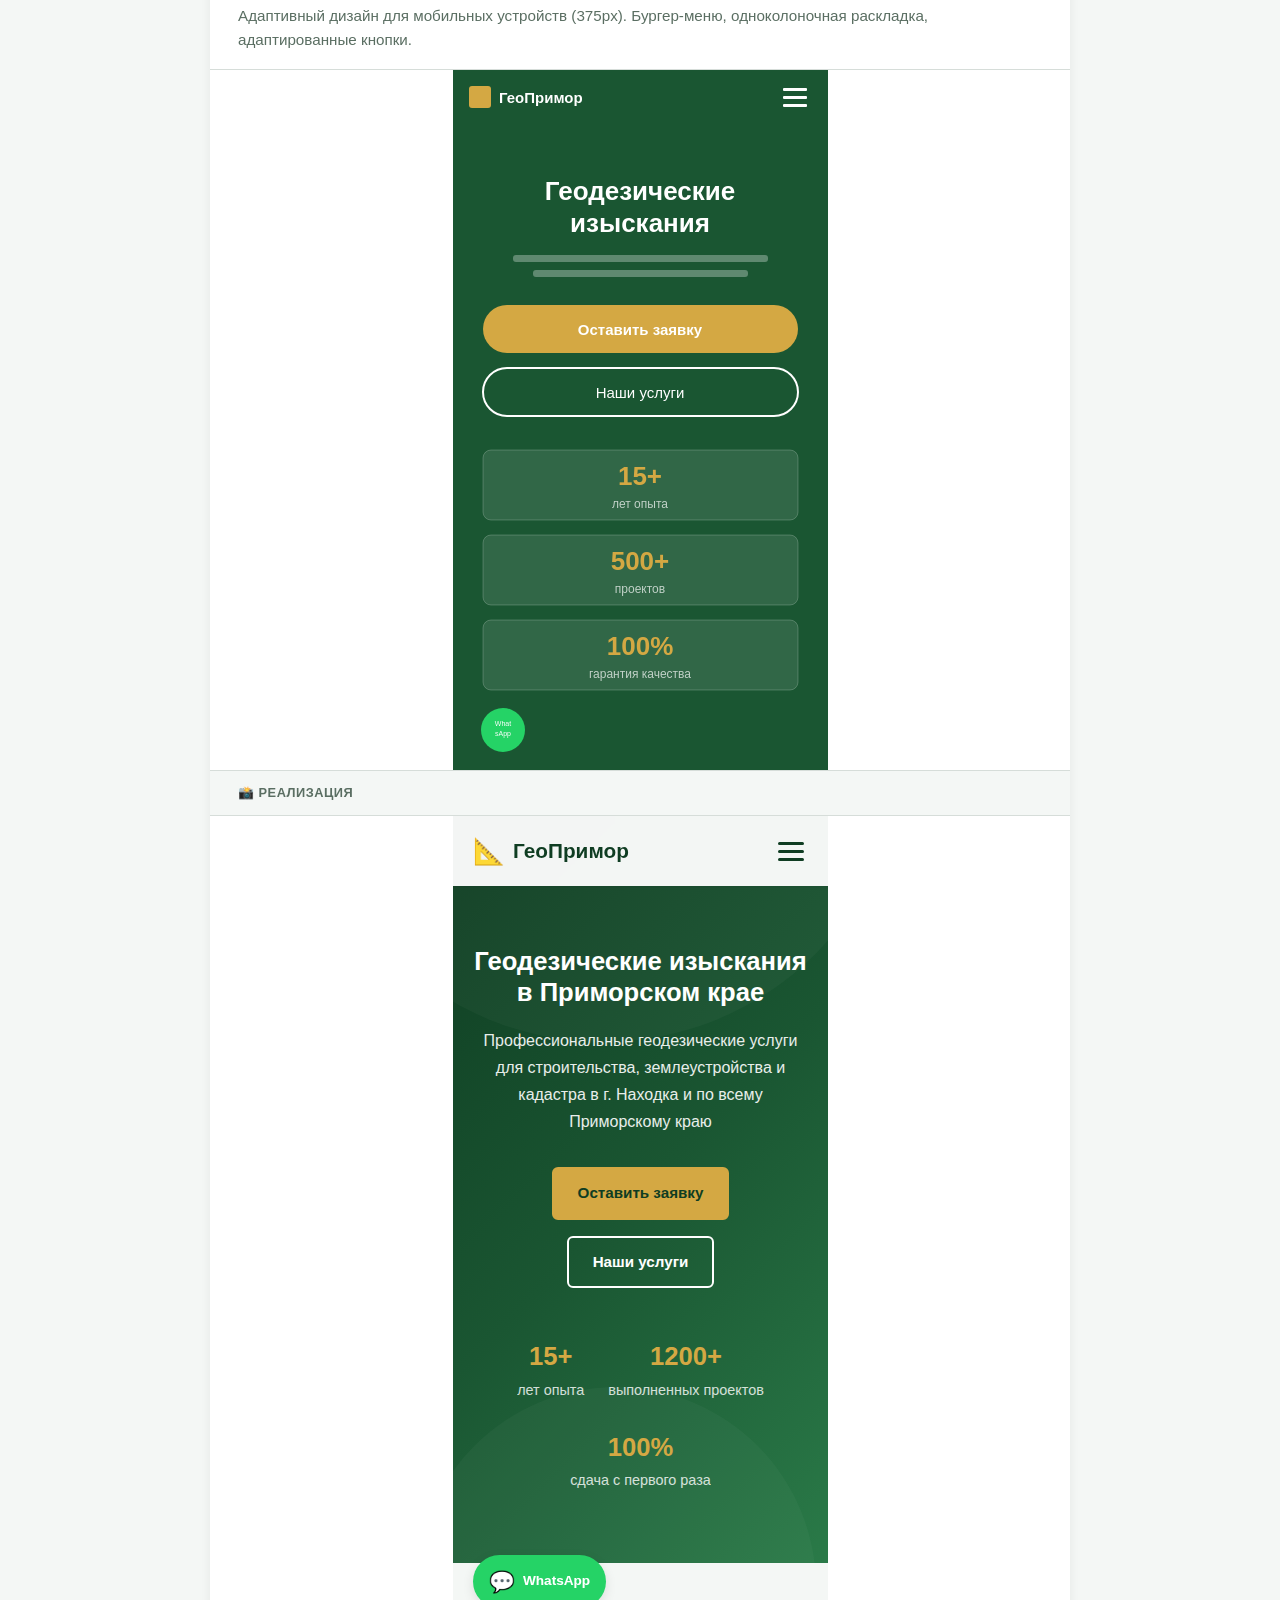
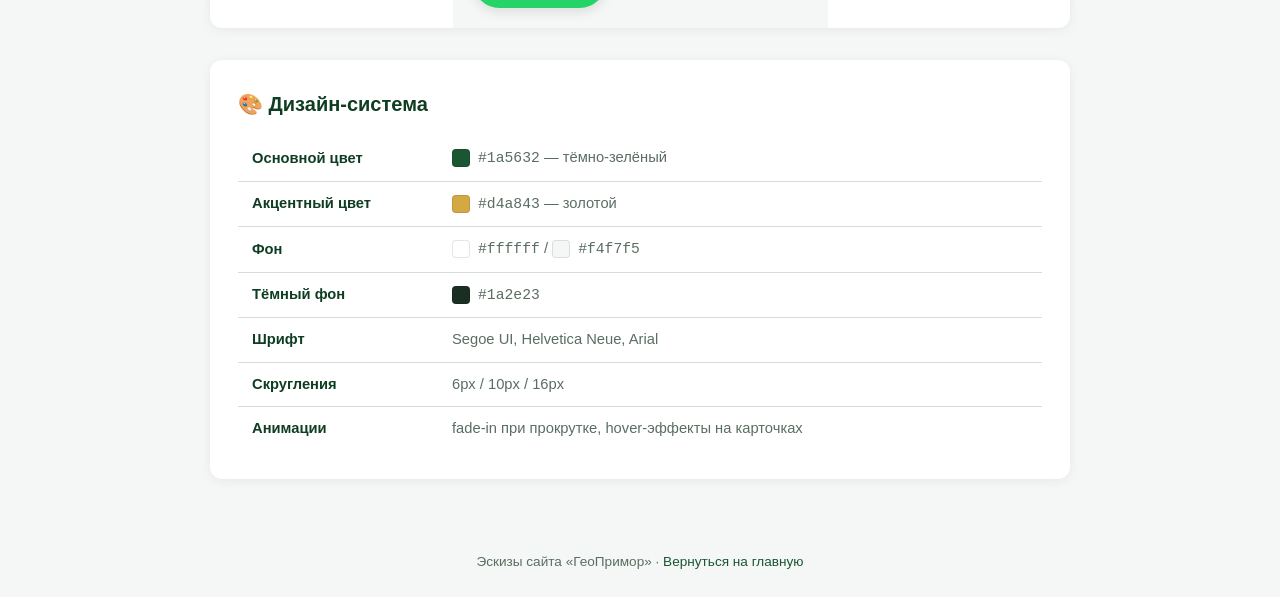
==== commit bd8ea3b6: "Add SVG wireframe sketches for all 11 page sections Co-authored-by: bossssmann-ui <263333705+bossssm" ====
--- a/sketches.html
+++ b/sketches.html
@@ -205,6 +205,27 @@
       display: block;
     }
 
+    .sketch-card__separator {
+      padding: 12px 28px;
+      background: var(--color-bg-alt);
+      border-top: 1px solid var(--color-border);
+      border-bottom: 1px solid var(--color-border);
+      font-size: 0.8rem;
+      font-weight: 700;
+      text-transform: uppercase;
+      letter-spacing: 0.5px;
+      color: var(--color-text-light);
+    }
+
+    .sketch-card__separator--wireframe {
+      color: var(--color-primary);
+    }
+
+    .sketch-card__badge--wireframe {
+      background: var(--color-primary);
+      color: #fff;
+    }
+
     /* --- Design system table --- */
     .design-table {
       max-width: 900px;
@@ -329,7 +350,7 @@
   <!-- Header -->
   <header class="page-header">
     <h1>📐 Эскизы страниц</h1>
-    <p>Визуальные эскизы всех секций сайта «ГеоПримор» — десктоп и мобильная версия</p>
+    <p>Каркасные эскизы (wireframes) и скриншоты реализации всех секций сайта «ГеоПримор»</p>
     <a href="index.html" class="back-link">← Вернуться на главную</a>
   </header>
 
@@ -357,111 +378,144 @@
     <!-- 1. Hero -->
     <article class="sketch-card" id="hero">
       <div class="sketch-card__header">
+        <span class="sketch-card__badge sketch-card__badge--wireframe">Эскиз</span>
         <span class="sketch-card__badge">Десктоп 1280px</span>
         <h3>1. Шапка и Главный экран (Hero)</h3>
         <p>Фиксированная шапка с логотипом и навигацией. Главный экран с заголовком, кнопками CTA и статистикой компании. Плавающая кнопка WhatsApp в левом нижнем углу.</p>
       </div>
-      <img class="sketch-card__image" src="screenshots/01-hero.png" alt="Шапка и главный экран" loading="lazy">
+      <img class="sketch-card__image" src="wireframes/01-hero.svg" alt="Эскиз — Шапка и главный экран" loading="lazy">
+      <div class="sketch-card__separator">📸 Реализация</div>
+      <img class="sketch-card__image" src="screenshots/01-hero.png" alt="Реализация — Шапка и главный экран" loading="lazy">
     </article>
 
     <!-- 2. Services -->
     <article class="sketch-card" id="services">
       <div class="sketch-card__header">
+        <span class="sketch-card__badge sketch-card__badge--wireframe">Эскиз</span>
         <span class="sketch-card__badge">Десктоп 1280px</span>
         <h3>2. Услуги (Services)</h3>
         <p>Сетка из 6 карточек услуг: топографическая съёмка, межевание участков, кадастровые работы, инженерные изыскания, вынос границ в натуру, геодезический контроль.</p>
       </div>
-      <img class="sketch-card__image" src="screenshots/02-services.png" alt="Услуги" loading="lazy">
+      <img class="sketch-card__image" src="wireframes/02-services.svg" alt="Эскиз — Услуги" loading="lazy">
+      <div class="sketch-card__separator">📸 Реализация</div>
+      <img class="sketch-card__image" src="screenshots/02-services.png" alt="Реализация — Услуги" loading="lazy">
     </article>
 
     <!-- 3. Process -->
     <article class="sketch-card" id="process">
       <div class="sketch-card__header">
+        <span class="sketch-card__badge sketch-card__badge--wireframe">Эскиз</span>
         <span class="sketch-card__badge">Десктоп 1280px</span>
         <h3>3. Этапы работы (Process)</h3>
         <p>Пошаговый визуальный процесс из 5 этапов: заявка → договор → полевые работы → обработка → сдача результатов.</p>
       </div>
-      <img class="sketch-card__image" src="screenshots/03-process.png" alt="Этапы работы" loading="lazy">
+      <img class="sketch-card__image" src="wireframes/03-process.svg" alt="Эскиз — Этапы работы" loading="lazy">
+      <div class="sketch-card__separator">📸 Реализация</div>
+      <img class="sketch-card__image" src="screenshots/03-process.png" alt="Реализация — Этапы работы" loading="lazy">
     </article>
 
     <!-- 4. About -->
     <article class="sketch-card" id="about">
       <div class="sketch-card__header">
+        <span class="sketch-card__badge sketch-card__badge--wireframe">Эскиз</span>
         <span class="sketch-card__badge">Десктоп 1280px</span>
         <h3>4. О компании (About)</h3>
         <p>Секция «Почему выбирают нас» с четырьмя преимуществами: лицензии и допуски, современное оборудование, точные сроки, прозрачные цены.</p>
       </div>
-      <img class="sketch-card__image" src="screenshots/04-about.png" alt="О компании" loading="lazy">
+      <img class="sketch-card__image" src="wireframes/04-about.svg" alt="Эскиз — О компании" loading="lazy">
+      <div class="sketch-card__separator">📸 Реализация</div>
+      <img class="sketch-card__image" src="screenshots/04-about.png" alt="Реализация — О компании" loading="lazy">
     </article>
 
     <!-- 5. Equipment -->
     <article class="sketch-card" id="equipment">
       <div class="sketch-card__header">
+        <span class="sketch-card__badge sketch-card__badge--wireframe">Эскиз</span>
         <span class="sketch-card__badge">Десктоп 1280px</span>
         <h3>5. Оборудование (Equipment)</h3>
         <p>Сетка из 4 карточек с описанием используемого оборудования: GNSS-приёмники, электронные тахеометры, дроны для аэросъёмки, лицензионное ПО.</p>
       </div>
-      <img class="sketch-card__image" src="screenshots/05-equipment.png" alt="Оборудование" loading="lazy">
+      <img class="sketch-card__image" src="wireframes/05-equipment.svg" alt="Эскиз — Оборудование" loading="lazy">
+      <div class="sketch-card__separator">📸 Реализация</div>
+      <img class="sketch-card__image" src="screenshots/05-equipment.png" alt="Реализация — Оборудование" loading="lazy">
     </article>
 
     <!-- 6. Area -->
     <article class="sketch-card" id="area">
       <div class="sketch-card__header">
+        <span class="sketch-card__badge sketch-card__badge--wireframe">Эскиз</span>
         <span class="sketch-card__badge">Десктоп 1280px</span>
         <h3>6. Регион работ (Area)</h3>
         <p>Сетка из 6 карточек с городами обслуживания: Находка (главный офис, выделена), Владивосток, Артём, Уссурийск, Партизанск, весь Приморский край.</p>
       </div>
-      <img class="sketch-card__image" src="screenshots/06-area.png" alt="Регион работ" loading="lazy">
+      <img class="sketch-card__image" src="wireframes/06-area.svg" alt="Эскиз — Регион работ" loading="lazy">
+      <div class="sketch-card__separator">📸 Реализация</div>
+      <img class="sketch-card__image" src="screenshots/06-area.png" alt="Реализация — Регион работ" loading="lazy">
     </article>
 
     <!-- 7. Testimonials -->
     <article class="sketch-card" id="testimonials">
       <div class="sketch-card__header">
+        <span class="sketch-card__badge sketch-card__badge--wireframe">Эскиз</span>
         <span class="sketch-card__badge">Десктоп 1280px</span>
         <h3>7. Отзывы клиентов (Testimonials)</h3>
         <p>Три карточки с отзывами: звёздный рейтинг, текст отзыва, аватар и имя автора с указанием города/компании.</p>
       </div>
-      <img class="sketch-card__image" src="screenshots/07-testimonials.png" alt="Отзывы клиентов" loading="lazy">
+      <img class="sketch-card__image" src="wireframes/07-testimonials.svg" alt="Эскиз — Отзывы клиентов" loading="lazy">
+      <div class="sketch-card__separator">📸 Реализация</div>
+      <img class="sketch-card__image" src="screenshots/07-testimonials.png" alt="Реализация — Отзывы клиентов" loading="lazy">
     </article>
 
     <!-- 8. FAQ -->
     <article class="sketch-card" id="faq">
       <div class="sketch-card__header">
+        <span class="sketch-card__badge sketch-card__badge--wireframe">Эскиз</span>
         <span class="sketch-card__badge">Десктоп 1280px</span>
         <h3>8. Часто задаваемые вопросы (FAQ)</h3>
         <p>Аккордеон из 6 вопросов и ответов: стоимость, сроки, документы для межевания, работа с юрлицами, допуск СРО, выезд за пределы Находки.</p>
       </div>
-      <img class="sketch-card__image" src="screenshots/08-faq.png" alt="FAQ" loading="lazy">
+      <img class="sketch-card__image" src="wireframes/08-faq.svg" alt="Эскиз — FAQ" loading="lazy">
+      <div class="sketch-card__separator">📸 Реализация</div>
+      <img class="sketch-card__image" src="screenshots/08-faq.png" alt="Реализация — FAQ" loading="lazy">
     </article>
 
     <!-- 9. Contact -->
     <article class="sketch-card" id="contact">
       <div class="sketch-card__header">
+        <span class="sketch-card__badge sketch-card__badge--wireframe">Эскиз</span>
         <span class="sketch-card__badge">Десктоп 1280px</span>
         <h3>9. Контакты (Contact)</h3>
         <p>Контактная информация слева (телефон, e-mail, адрес, режим работы) и форма заявки справа (имя, телефон, e-mail, выбор услуги, сообщение).</p>
       </div>
-      <img class="sketch-card__image" src="screenshots/09-contact.png" alt="Контакты" loading="lazy">
+      <img class="sketch-card__image" src="wireframes/09-contact.svg" alt="Эскиз — Контакты" loading="lazy">
+      <div class="sketch-card__separator">📸 Реализация</div>
+      <img class="sketch-card__image" src="screenshots/09-contact.png" alt="Реализация — Контакты" loading="lazy">
     </article>
 
     <!-- 10. Footer -->
     <article class="sketch-card" id="footer">
       <div class="sketch-card__header">
+        <span class="sketch-card__badge sketch-card__badge--wireframe">Эскиз</span>
         <span class="sketch-card__badge">Десктоп 1280px</span>
         <h3>10. Подвал (Footer)</h3>
         <p>Тёмный подвал с логотипом, ссылками на услуги, навигацией по разделам и копирайтом. Кнопка «Наверх» в правом нижнем углу.</p>
       </div>
-      <img class="sketch-card__image" src="screenshots/10-footer.png" alt="Подвал" loading="lazy">
+      <img class="sketch-card__image" src="wireframes/10-footer.svg" alt="Эскиз — Подвал" loading="lazy">
+      <div class="sketch-card__separator">📸 Реализация</div>
+      <img class="sketch-card__image" src="screenshots/10-footer.png" alt="Реализация — Подвал" loading="lazy">
     </article>
 
     <!-- 11. Mobile -->
     <article class="sketch-card" id="mobile">
       <div class="sketch-card__header">
+        <span class="sketch-card__badge sketch-card__badge--wireframe">Эскиз</span>
         <span class="sketch-card__badge sketch-card__badge--mobile">📱 Мобильная 375px</span>
         <h3>11. Мобильная версия</h3>
         <p>Адаптивный дизайн для мобильных устройств (375px). Бургер-меню, одноколоночная раскладка, адаптированные кнопки.</p>
       </div>
-      <img class="sketch-card__image sketch-card__image--mobile" src="screenshots/11-mobile-hero.png" alt="Мобильная версия" loading="lazy">
+      <img class="sketch-card__image sketch-card__image--mobile" src="wireframes/11-mobile-hero.svg" alt="Эскиз — Мобильная версия" loading="lazy">
+      <div class="sketch-card__separator">📸 Реализация</div>
+      <img class="sketch-card__image sketch-card__image--mobile" src="screenshots/11-mobile-hero.png" alt="Реализация — Мобильная версия" loading="lazy">
     </article>
 
   </main>
